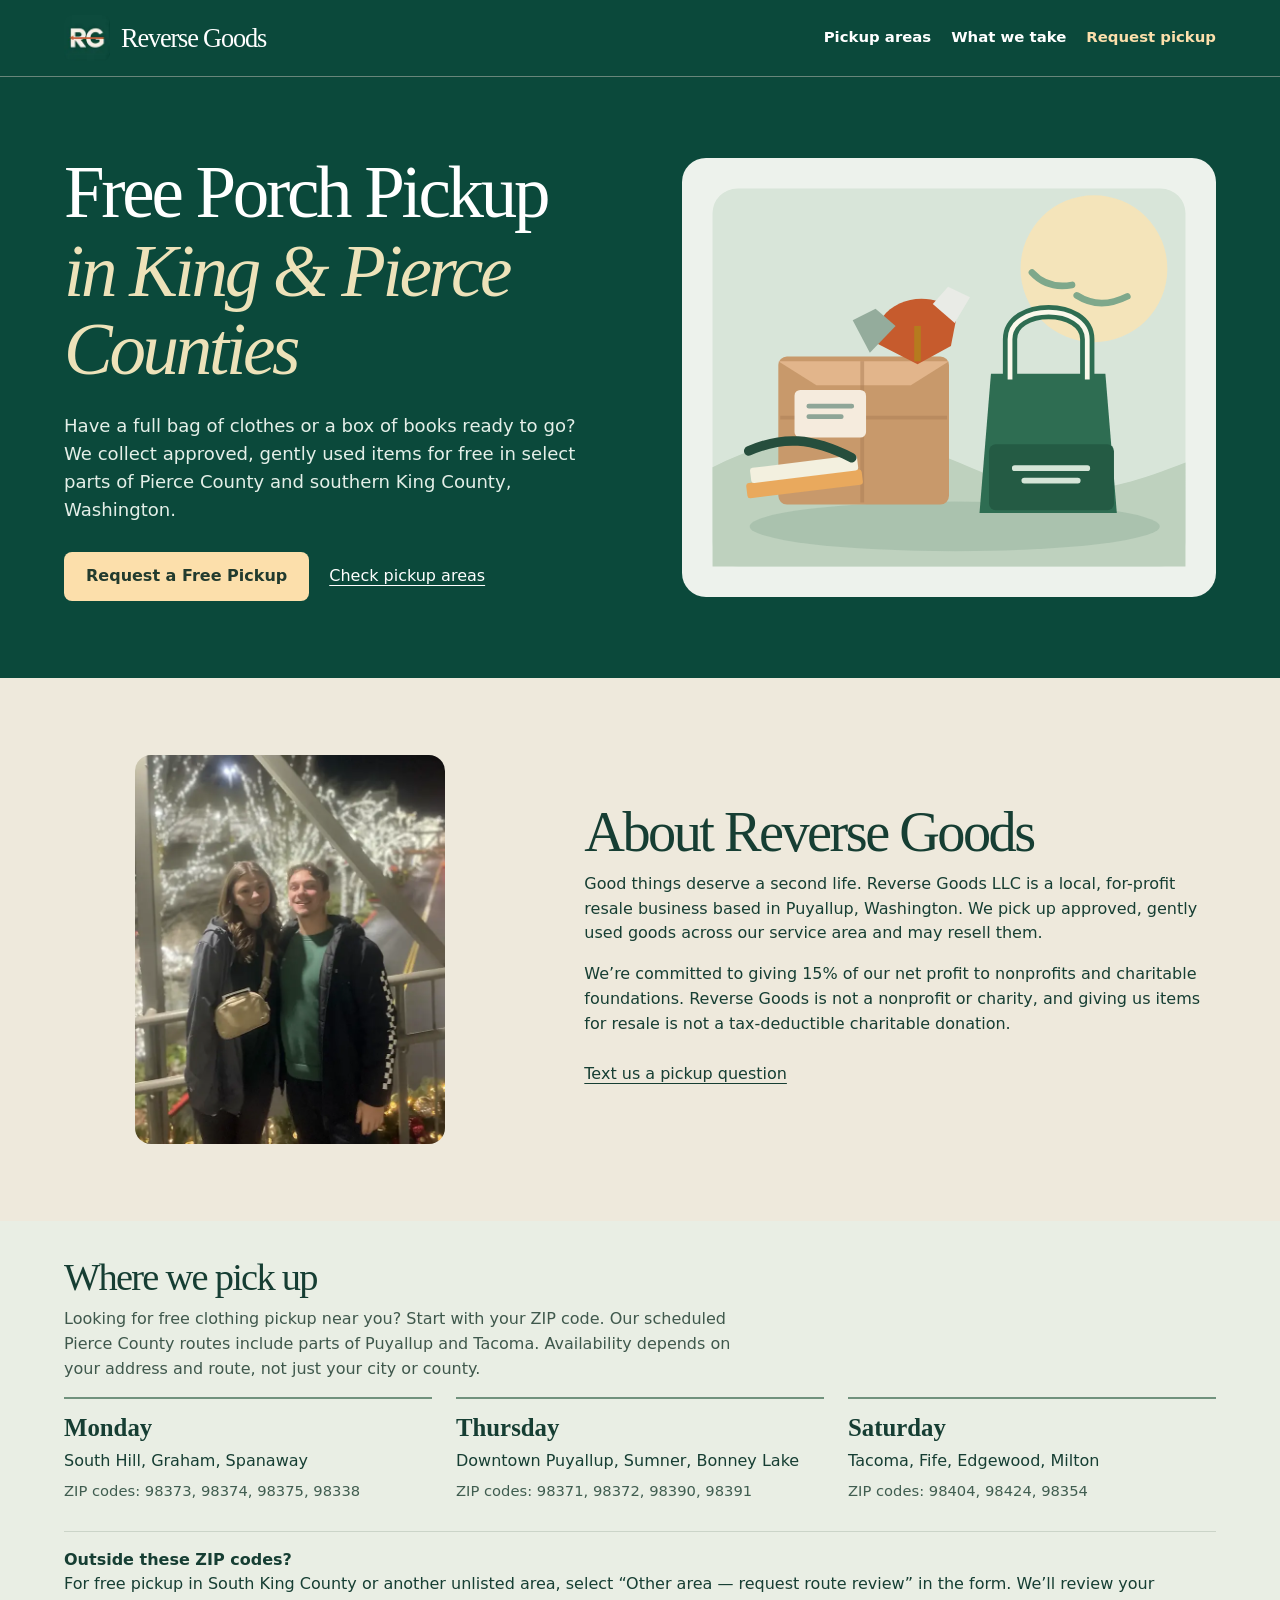
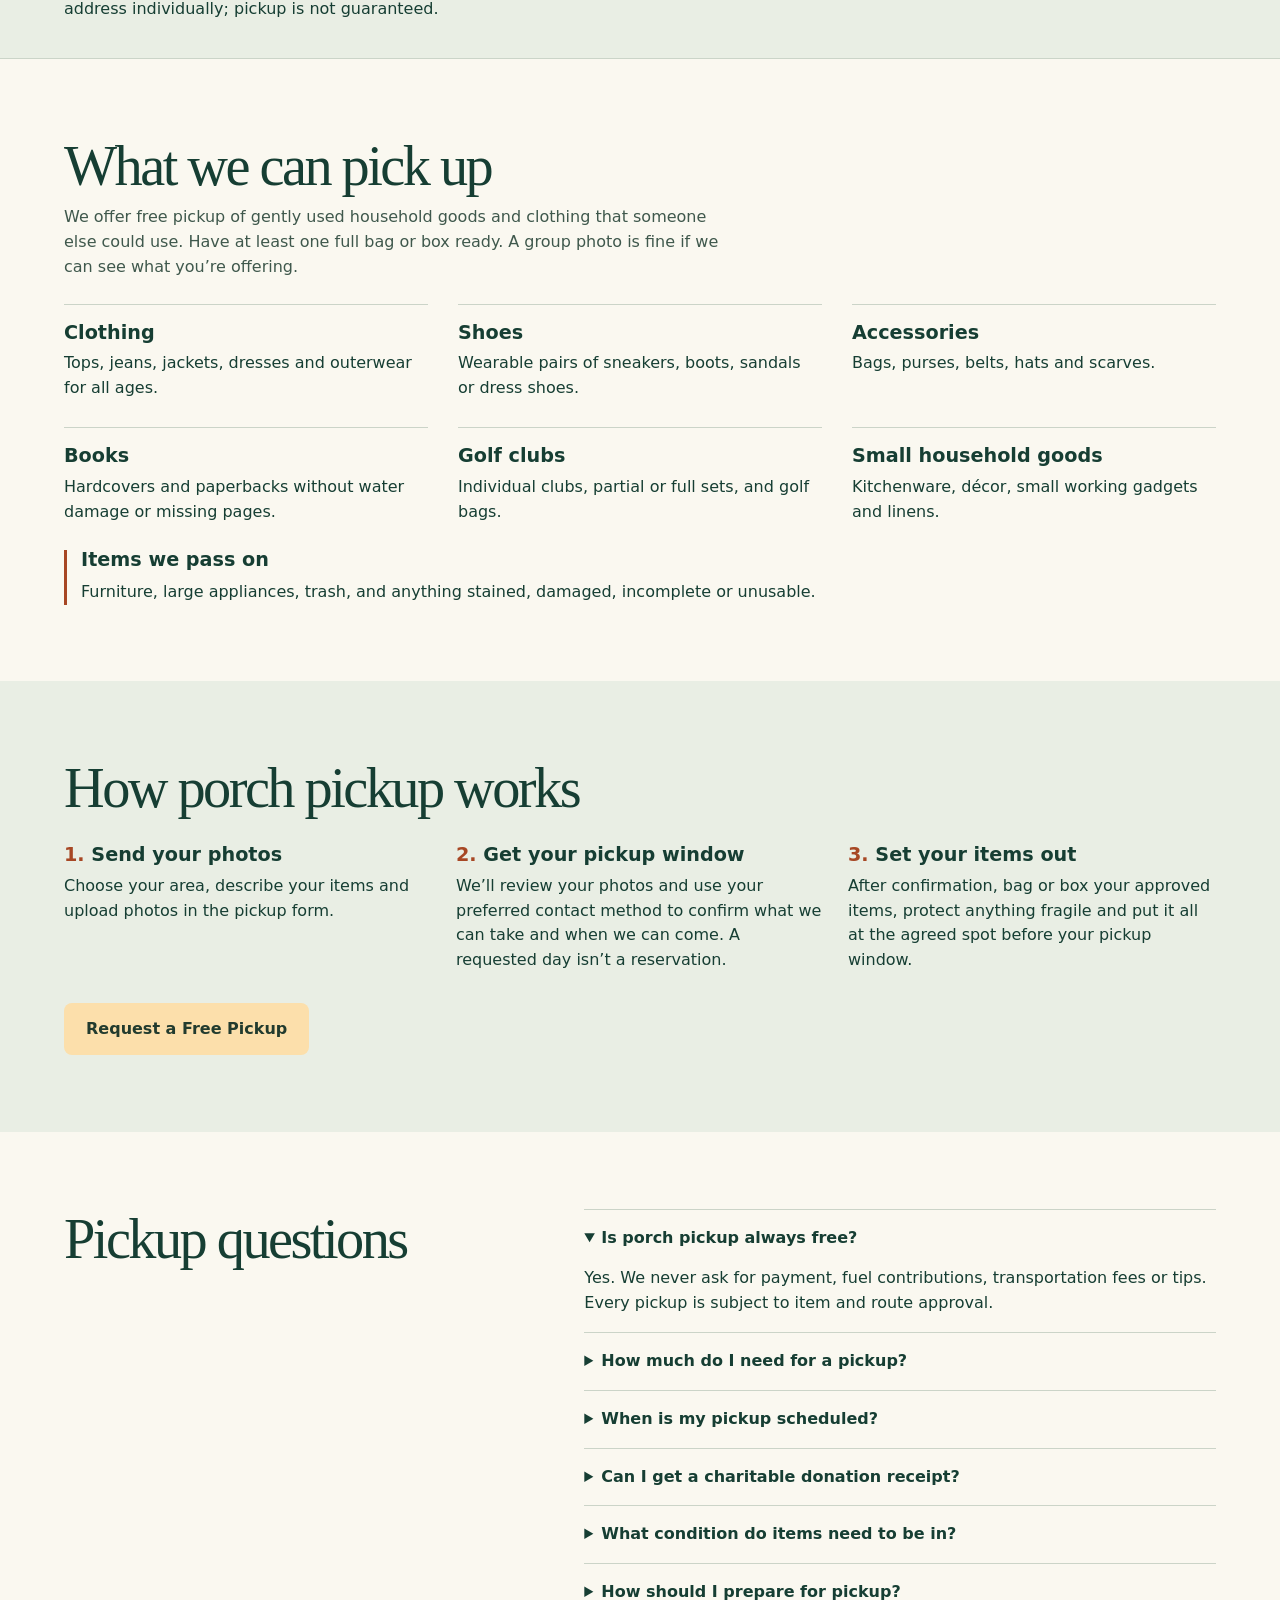
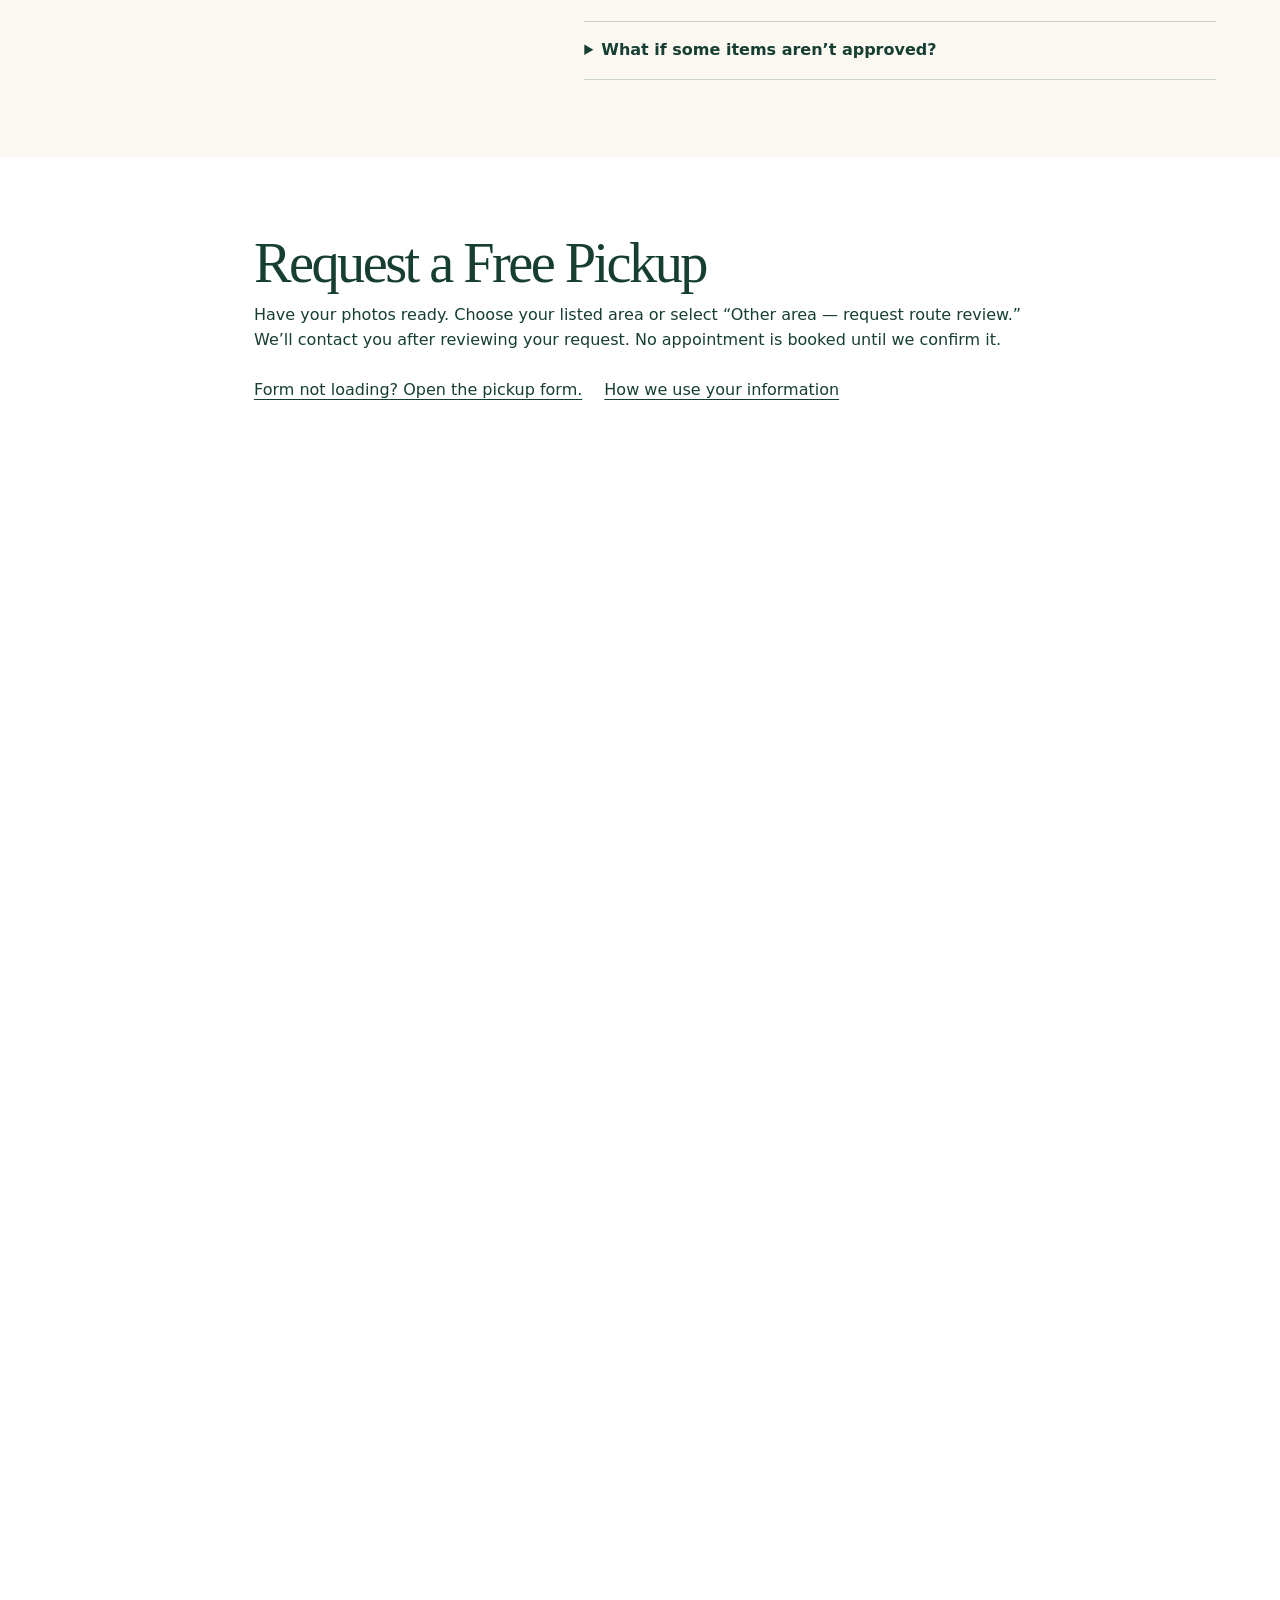
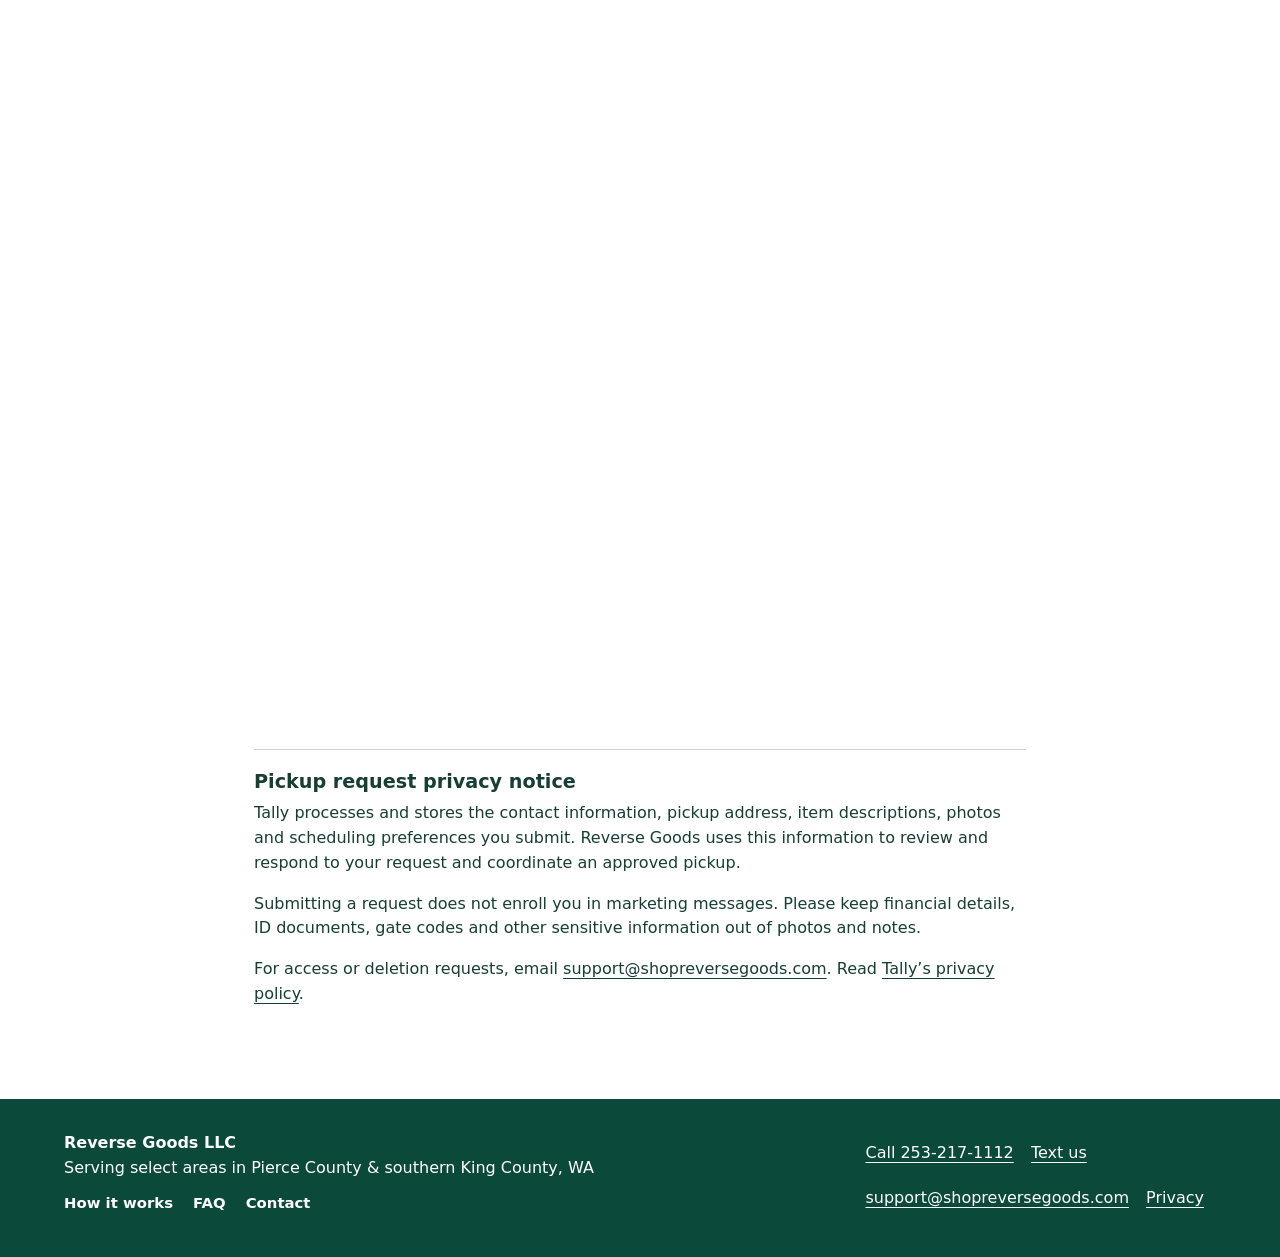
==== index.html @ 320a4a85 "Introduce Reverse Goods immediately after the pickup headline" ====
<!doctype html>
<html lang="en">
<head>
  <meta charset="utf-8">
  <meta name="viewport" content="width=device-width, initial-scale=1">
  <title>Free Porch Pickup in King &amp; Pierce Counties, WA | Reverse Goods</title>
  <meta name="description" content="Free porch pickup for approved clothing, shoes, books, golf clubs and small household goods in select Pierce and south King County areas. Request a free pickup.">
  <link rel="canonical" href="https://shopreversegoods.com/">
  <meta name="theme-color" content="#0b493b">
  <meta property="og:type" content="website">
  <meta property="og:site_name" content="Reverse Goods">
  <meta property="og:title" content="Free Porch Pickup in King &amp; Pierce Counties, WA | Reverse Goods">
  <meta property="og:description" content="Check ZIP codes and request free porch pickup of approved clothing and household goods in select Pierce and south King County areas.">
  <meta property="og:url" content="https://shopreversegoods.com/">
  <meta property="og:image" content="https://shopreversegoods.com/assets/reverse-goods-logo.jpg">
  <meta property="og:image:alt" content="Reverse Goods monogram with a copper arrow on forest green">
  <meta name="twitter:card" content="summary">
  <link rel="icon" type="image/webp" href="assets/reverse-goods-mark.webp">
  <link rel="stylesheet" href="styles.css">
  <script defer src="https://tally.so/widgets/embed.js"></script>
  <script type="application/ld+json">
    {
      "@context": "https://schema.org",
      "@type": "LocalBusiness",
      "@id": "https://shopreversegoods.com/#business",
      "name": "Reverse Goods",
      "legalName": "Reverse Goods LLC",
      "url": "https://shopreversegoods.com/",
      "logo": "https://shopreversegoods.com/assets/reverse-goods-logo.jpg",
      "telephone": "+1-253-217-1112",
      "email": "support@shopreversegoods.com",
      "description": "For-profit resale business offering free, photo-approved porch pickup of gently used goods. Pickup availability depends on ZIP code and route approval.",
      "areaServed": ["Select ZIP codes in Pierce County, Washington", "Select areas in southern King County, Washington, subject to route review"]
    }
  </script>
</head>
<body>
  <a class="skip" href="#main">Skip to main content</a>
  <header id="top">
    <div class="wrap nav">
      <a class="brand" href="#top"><img src="assets/reverse-goods-mark.webp" alt="" width="46" height="46">Reverse Goods</a>
      <nav aria-label="Main navigation">
        <a href="#routes">Pickup areas</a>
        <a href="#accept">What we take</a>
        <a href="#request">Request pickup</a>
      </nav>
    </div>
  </header>

  <main id="main" tabindex="-1">
    <section class="hero">
      <div class="wrap hero-grid">
        <div>
          <h1>Free Porch Pickup <em>in King &amp; Pierce Counties</em></h1>
          <p>Have a full bag of clothes or a box of books ready to go? We collect approved, gently used items for free in select parts of Pierce County and southern King County, Washington.</p>
          <div class="actions">
            <a href="#request" class="btn">Request a Free Pickup</a>
            <a href="#routes">Check pickup areas</a>
          </div>
        </div>
        <img class="hero-art" src="assets/pickup-illustration.svg" alt="Illustration of a bag, a box of clothing and books ready for porch pickup" width="560" height="460">
      </div>
    </section>

    <section id="about" class="about">
      <div class="wrap split">
        <img class="portrait" src="assets/reverse-goods-portrait.webp" alt="Two people standing together beneath outdoor holiday lights" width="640" height="804" loading="lazy">
        <div id="impact">
          <h2>About Reverse Goods</h2>
          <p>Good things deserve a second life. Reverse Goods LLC is a local, for-profit resale business based in Puyallup, Washington. We pick up approved, gently used goods across our service area and may resell them.</p>
          <p>We’re committed to giving 15% of our net profit to nonprofits and charitable foundations. Reverse Goods is not a nonprofit or charity, and giving us items for resale is not a tax-deductible charitable donation.</p>
          <a class="text-link" href="sms:+12532171112">Text us a pickup question</a>
        </div>
      </div>
    </section>

    <section id="routes" class="routes">
      <div class="wrap">
        <h2>Where we pick up</h2>
        <p class="intro">Looking for free clothing pickup near you? Start with your ZIP code. Our scheduled Pierce County routes include parts of Puyallup and Tacoma. Availability depends on your address and route, not just your city or county.</p>
        <div class="cols route-grid">
          <article>
            <h3>Monday</h3>
            <p>South Hill, Graham, Spanaway</p>
            <p class="zips">ZIP codes: 98373, 98374, 98375, 98338</p>
          </article>
          <article>
            <h3>Thursday</h3>
            <p>Downtown Puyallup, Sumner, Bonney Lake</p>
            <p class="zips">ZIP codes: 98371, 98372, 98390, 98391</p>
          </article>
          <article>
            <h3>Saturday</h3>
            <p>Tacoma, Fife, Edgewood, Milton</p>
            <p class="zips">ZIP codes: 98404, 98424, 98354</p>
          </article>
        </div>
        <p class="route-review"><strong>Outside these ZIP codes?</strong> For free pickup in South King County or another unlisted area, select “Other area — request route review” in the form. We’ll review your address individually; pickup is not guaranteed.</p>
      </div>
    </section>

    <section id="accept">
      <div class="wrap">
        <h2>What we can pick up</h2>
        <p class="intro">We offer free pickup of gently used household goods and clothing that someone else could use. Have at least one full bag or box ready. A group photo is fine if we can see what you’re offering.</p>
        <div class="items">
          <div><h3>Clothing</h3><p>Tops, jeans, jackets, dresses and outerwear for all ages.</p></div>
          <div><h3>Shoes</h3><p>Wearable pairs of sneakers, boots, sandals or dress shoes.</p></div>
          <div><h3>Accessories</h3><p>Bags, purses, belts, hats and scarves.</p></div>
          <div><h3>Books</h3><p>Hardcovers and paperbacks without water damage or missing pages.</p></div>
          <div><h3>Golf clubs</h3><p>Individual clubs, partial or full sets, and golf bags.</p></div>
          <div><h3>Small household goods</h3><p>Kitchenware, décor, small working gadgets and linens.</p></div>
        </div>
        <div class="note"><h3>Items we pass on</h3><p>Furniture, large appliances, trash, and anything stained, damaged, incomplete or unusable.</p></div>
      </div>
    </section>

    <section id="how" class="how">
      <div class="wrap">
        <h2>How porch pickup works</h2>
        <ol class="cols steps">
          <li><h3>Send your photos</h3><p>Choose your area, describe your items and upload photos in the pickup form.</p></li>
          <li><h3>Get your pickup window</h3><p>We’ll review your photos and use your preferred contact method to confirm what we can take and when we can come. A requested day isn’t a reservation.</p></li>
          <li><h3>Set your items out</h3><p>After confirmation, bag or box your approved items, protect anything fragile and put it all at the agreed spot before your pickup window.</p></li>
        </ol>
        <a href="#request" class="btn">Request a Free Pickup</a>
      </div>
    </section>

    <section id="faq" class="faq">
      <div class="wrap split">
        <h2>Pickup questions</h2>
        <div>
          <details open><summary>Is porch pickup always free?</summary><p>Yes. We never ask for payment, fuel contributions, transportation fees or tips. Every pickup is subject to item and route approval.</p></details>
          <details><summary>How much do I need for a pickup?</summary><p>Have at least one full bag or box of gently used items ready. A request can include several accepted categories.</p></details>
          <details><summary>When is my pickup scheduled?</summary><p>Your pickup is booked only once we confirm the approved items, date and time window with you. Please wait for confirmation before setting items outside.</p></details>
          <details><summary>Can I get a charitable donation receipt?</summary><p>No. Reverse Goods LLC is a for-profit business, not a charity. Items we collect may be resold and do not qualify as tax-deductible charitable donations.</p></details>
          <details><summary>What condition do items need to be in?</summary><p>Items must be clean, gently used, complete and usable, without significant stains, tears, odors, damage or missing components.</p></details>
          <details><summary>How should I prepare for pickup?</summary><p>Set aside only approved items. Bag or box clothing, shoes and books, protect fragile pieces and use the agreed pickup spot.</p></details>
          <details><summary>What if some items aren’t approved?</summary><p>We’ll let you know what we can take. We may leave behind items that don’t match the photos or aren’t in suitable condition.</p></details>
        </div>
      </div>
    </section>

    <section id="request" class="request" tabindex="-1">
      <div class="wrap">
        <h2>Request a Free Pickup</h2>
        <p>Have your photos ready. Choose your listed area or select “Other area — request route review.” We’ll contact you after reviewing your request. No appointment is booked until we confirm it.</p>
        <p class="form-links"><a href="https://tally.so/r/RWx4Xv">Form not loading? Open the pickup form.</a> <a href="#privacy">How we use your information</a></p>
        <iframe id="pickupForm" title="Reverse Goods free pickup request" height="1900" loading="lazy" allow="camera; microphone; fullscreen" src="https://tally.so/embed/RWx4Xv?alignLeft=1&amp;hideTitle=1&amp;transparentBackground=1&amp;dynamicHeight=1"></iframe>
        <section id="privacy" class="privacy">
          <h3>Pickup request privacy notice</h3>
          <p>Tally processes and stores the contact information, pickup address, item descriptions, photos and scheduling preferences you submit. Reverse Goods uses this information to review and respond to your request and coordinate an approved pickup.</p>
          <p>Submitting a request does not enroll you in marketing messages. Please keep financial details, ID documents, gate codes and other sensitive information out of photos and notes.</p>
          <p>For access or deletion requests, email <a href="mailto:support@shopreversegoods.com">support@shopreversegoods.com</a>. Read <a href="https://tally.so/help/privacy-policy">Tally’s privacy policy</a>.</p>
        </section>
      </div>
    </section>
  </main>

  <footer id="contact">
    <div class="wrap foot">
      <div><strong>Reverse Goods LLC</strong><br>Serving select areas in Pierce County &amp; southern King County, WA
        <nav aria-label="Footer navigation">
          <a href="#how">How it works</a>
          <a href="#faq">FAQ</a>
          <a href="#contact">Contact</a>
        </nav>
      </div>
      <address>
        <a href="tel:+12532171112">Call 253-217-1112</a>
        <a href="sms:+12532171112">Text us</a><br>
        <a href="mailto:support@shopreversegoods.com">support@shopreversegoods.com</a>
        <a href="#privacy">Privacy</a>
      </address>
    </div>
  </footer>
</body>
</html>
---- styles.css ----
:root {
  --ink: #163e33;
  --green: #0b493b;
  --paper: #faf8f0;
  --sage: #e9eee4;
  --rule: #cbd4c8;
  --rust: #a74724;
  --honey: #fcdfab;
  --space: clamp(20px, 5vw, 76px);
}

* { box-sizing: border-box; }
html { scroll-padding-top: 16px; }
body { margin: 0; color: var(--ink); background: var(--paper); font: 1rem/1.55 'Avenir Next', system-ui, sans-serif; }
a { color: inherit; text-underline-offset: 4px; }
p { margin: .55em 0 1em; }
h1, h2, h3 { margin: 0; line-height: 1.08; }
h1, h2, .brand { font-family: Georgia, serif; font-weight: 500; letter-spacing: -.045em; }
h1 { font-size: clamp(2.6rem, 5.7vw, 5.4rem); max-width: 15ch; }
h1 em { display: block; color: #ede2b9; font-weight: 400; }
h2 { font-size: clamp(2.3rem, 4.4vw, 4.2rem); }
h3 { font-size: 1.2rem; }
.wrap { max-width: 1340px; margin-inline: auto; padding-inline: var(--space); }
section > .wrap { padding-block: clamp(40px, 6vw, 78px); }

header, footer, .hero { background: var(--green); color: #fff; }
.nav { display: flex; align-items: center; justify-content: space-between; gap: 8px 24px; padding-block: 15px; border-bottom: 1px solid #68867a; }
.brand { display: inline-flex; align-items: center; gap: 11px; font-size: 1.65rem; text-decoration: none; white-space: nowrap; }
.brand img { border-radius: 8px; }
nav, .actions { display: flex; align-items: center; flex-wrap: wrap; gap: 0 20px; }
nav a { display: inline-flex; align-items: center; min-height: 44px; text-decoration: none; font-weight: 600; font-size: .93rem; }
nav a:hover { text-decoration: underline; }
.nav nav a:last-child { color: var(--honey); }
.hero .hero-grid { display: grid; grid-template-columns: minmax(0, 1.05fr) minmax(0, 1fr); gap: 5%; align-items: center; padding-block: clamp(40px, 6vw, 86px); }
.hero p { font-size: 1.13rem; max-width: 47ch; color: #e4efe8; margin: 22px 0 28px; }
.hero-art { width: 100%; height: auto; display: block; border-radius: 24px; }
.actions { gap: 6px 20px; }
.actions a, .text-link { display: inline-flex; align-items: center; min-height: 44px; }
.btn { display: inline-flex; align-items: center; min-height: 52px; padding: 12px 22px; border-radius: 8px; background: var(--honey); color: #223b2e; text-decoration: none; font-weight: 750; }
.btn:hover { background: #f7d49a; }

.routes, .how { background: var(--sage); }
.routes { border-bottom: 1px solid var(--rule); }
.routes .wrap { padding-block: 36px; }
.routes h2 { font-size: clamp(2rem, 3vw, 3rem); }
.intro { max-width: 66ch; color: #3f584c; }
.cols { display: grid; grid-template-columns: repeat(3, minmax(0, 1fr)); gap: 24px; }
.route-grid article { border-top: 2px solid #71927d; padding-top: 16px; }
.route-grid h3 { font-family: Georgia, serif; font-size: 1.55rem; }
.route-grid p { margin: .4em 0; }
.zips { font-size: .92rem; color: #405d50; }
.route-review { margin: 22px 0 0; padding-top: 16px; border-top: 1px solid var(--rule); }
.route-review strong { display: block; }
.items { display: grid; grid-template-columns: repeat(3, minmax(0, 1fr)); gap: 0 30px; margin-top: 24px; }
.items div { border-top: 1px solid var(--rule); padding: 18px 0; }
.items p, .steps p { margin: .5em 0; }
.note { border-left: 3px solid var(--rust); padding-left: 14px; }
.note p { margin-bottom: 0; }
.steps { margin: 26px 0 22px; padding: 0; list-style: none; counter-reset: step; }
.steps li { counter-increment: step; }
.steps h3::before { content: counter(step) '. '; color: var(--rust); }

.split { display: grid; grid-template-columns: minmax(0, 1fr) minmax(0, 1.4fr); gap: 6%; align-items: start; }
.about { background: #eee9dc; }
.about .split { align-items: center; }
.portrait { width: min(100%, 310px); height: auto; border-radius: 16px; display: block; margin: auto; }
.faq details { border-top: 1px solid var(--rule); }
.faq details:last-child { border-bottom: 1px solid var(--rule); }
summary { padding-block: 16px; cursor: pointer; font-weight: 700; }
.faq details p { margin: 0 0 16px; }
.request { background: #fff; }
.request .wrap { max-width: 900px; }
.form-links { display: flex; flex-wrap: wrap; gap: 0 22px; margin: 0 0 12px; }
.form-links a { display: inline-flex; align-items: center; min-height: 44px; }
iframe { display: block; width: 100%; border: 0; }
.privacy { padding-top: 22px; border-top: 1px solid var(--rule); margin-top: 24px; }
.foot { display: flex; justify-content: space-between; gap: 20px 26px; flex-wrap: wrap; padding-block: 32px; }
.foot address { font-style: normal; overflow-wrap: anywhere; }
.foot address a { display: inline-block; padding-block: 10px; margin-right: 12px; }
.skip { position: absolute; top: 12px; left: 12px; z-index: 2; padding: 10px 14px; background: white; }
.skip:not(:focus) { clip-path: inset(50%); width: 1px; height: 1px; overflow: hidden; padding: 0; }
:focus-visible { outline: 3px solid #b24f29; outline-offset: 4px; }
header :focus-visible, footer :focus-visible, .hero :focus-visible { outline-color: var(--honey); }

@media (max-width: 860px) {
  .nav { flex-wrap: wrap; }
}

@media (max-width: 760px) {
  .nav { align-items: flex-start; }
  nav { column-gap: 16px; }
  .brand { font-size: 1.45rem; }
  .hero .hero-grid, .split { grid-template-columns: minmax(0, 1fr); gap: 26px; }
  .hero h1 { font-size: clamp(2.6rem, 8.5vw, 4.3rem); }
  .hero p { font-size: 1.05rem; }
  .hero-art { max-width: 380px; }
  .cols { grid-template-columns: minmax(0, 1fr); gap: 18px; }
  .route-grid article { padding-top: 12px; }
  .items { grid-template-columns: repeat(2, minmax(0, 1fr)); gap: 0 18px; }
  .about .split { display: flex; flex-direction: column-reverse; align-items: flex-start; }
  .portrait { max-width: 240px; margin: 0; }
}

@media (max-width: 420px) {
  .nav nav { width: 100%; column-gap: 12px; }
  .items { grid-template-columns: minmax(0, 1fr); }
}
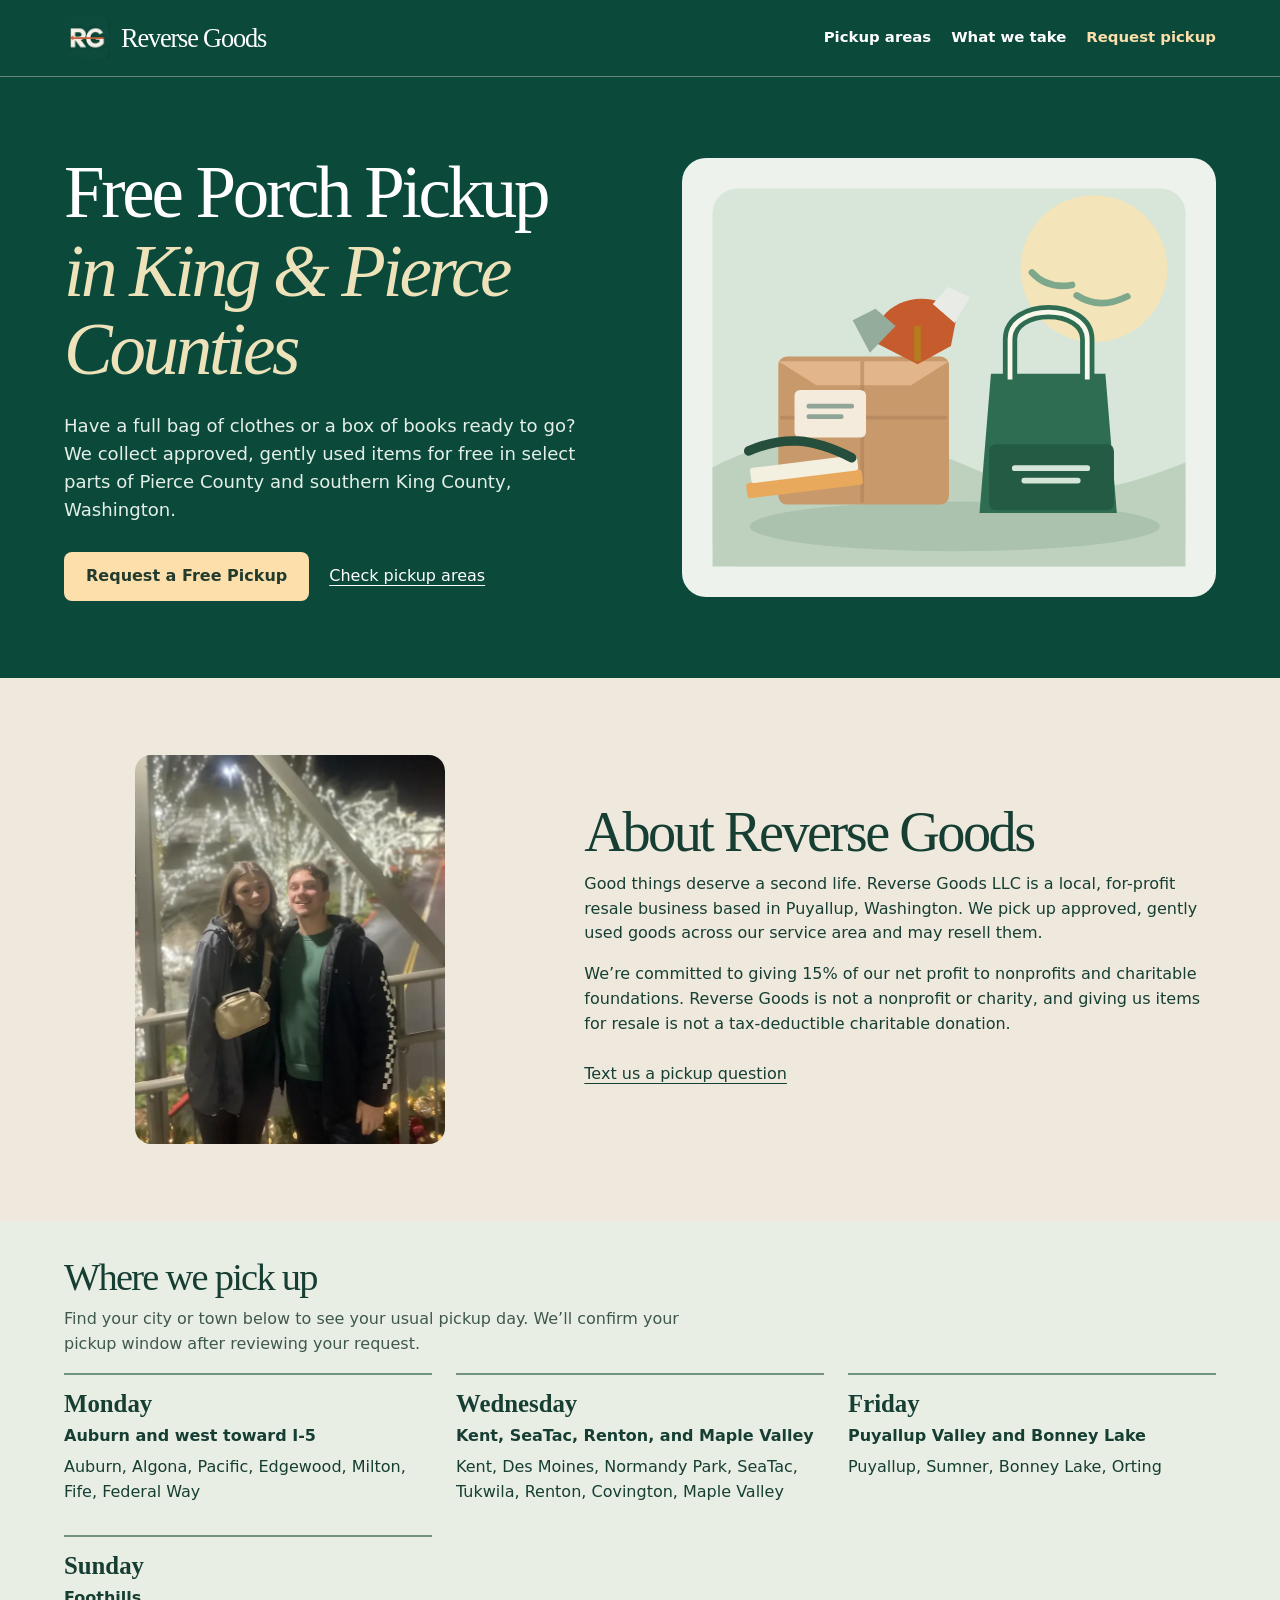
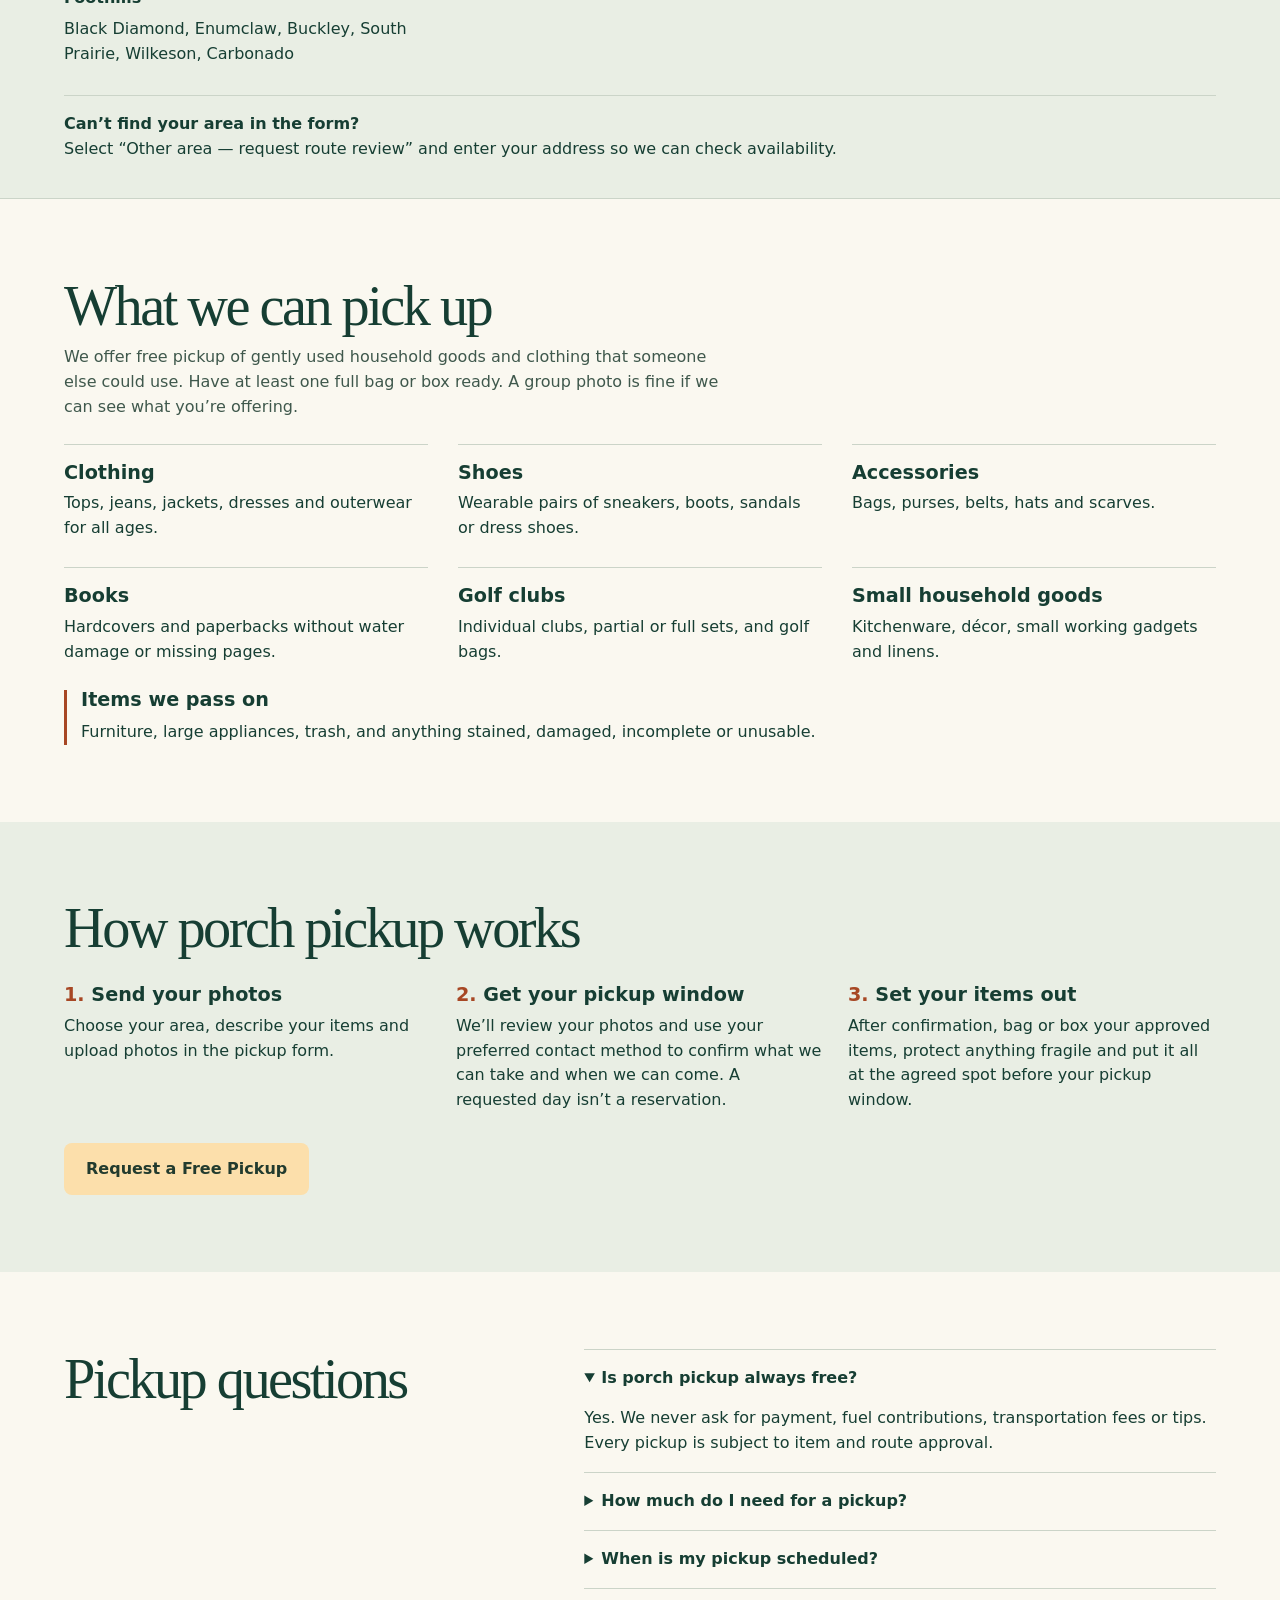
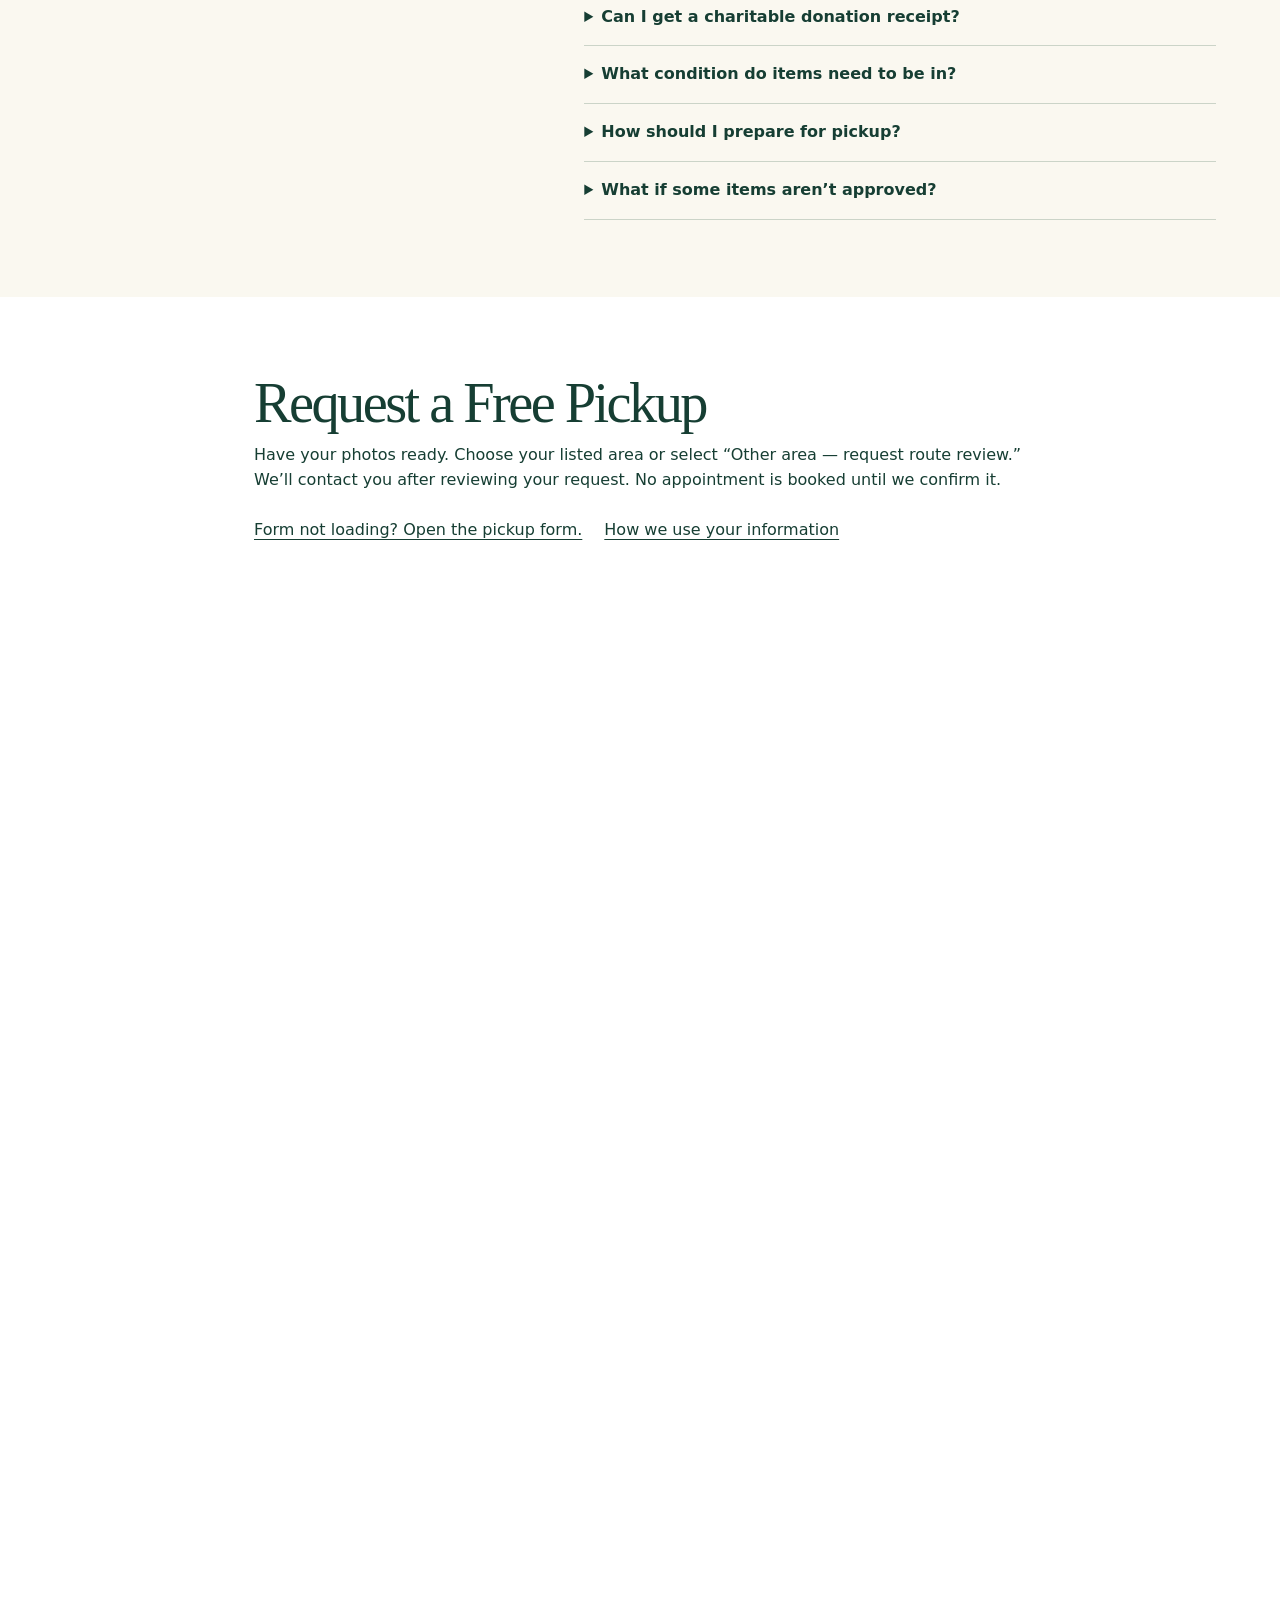
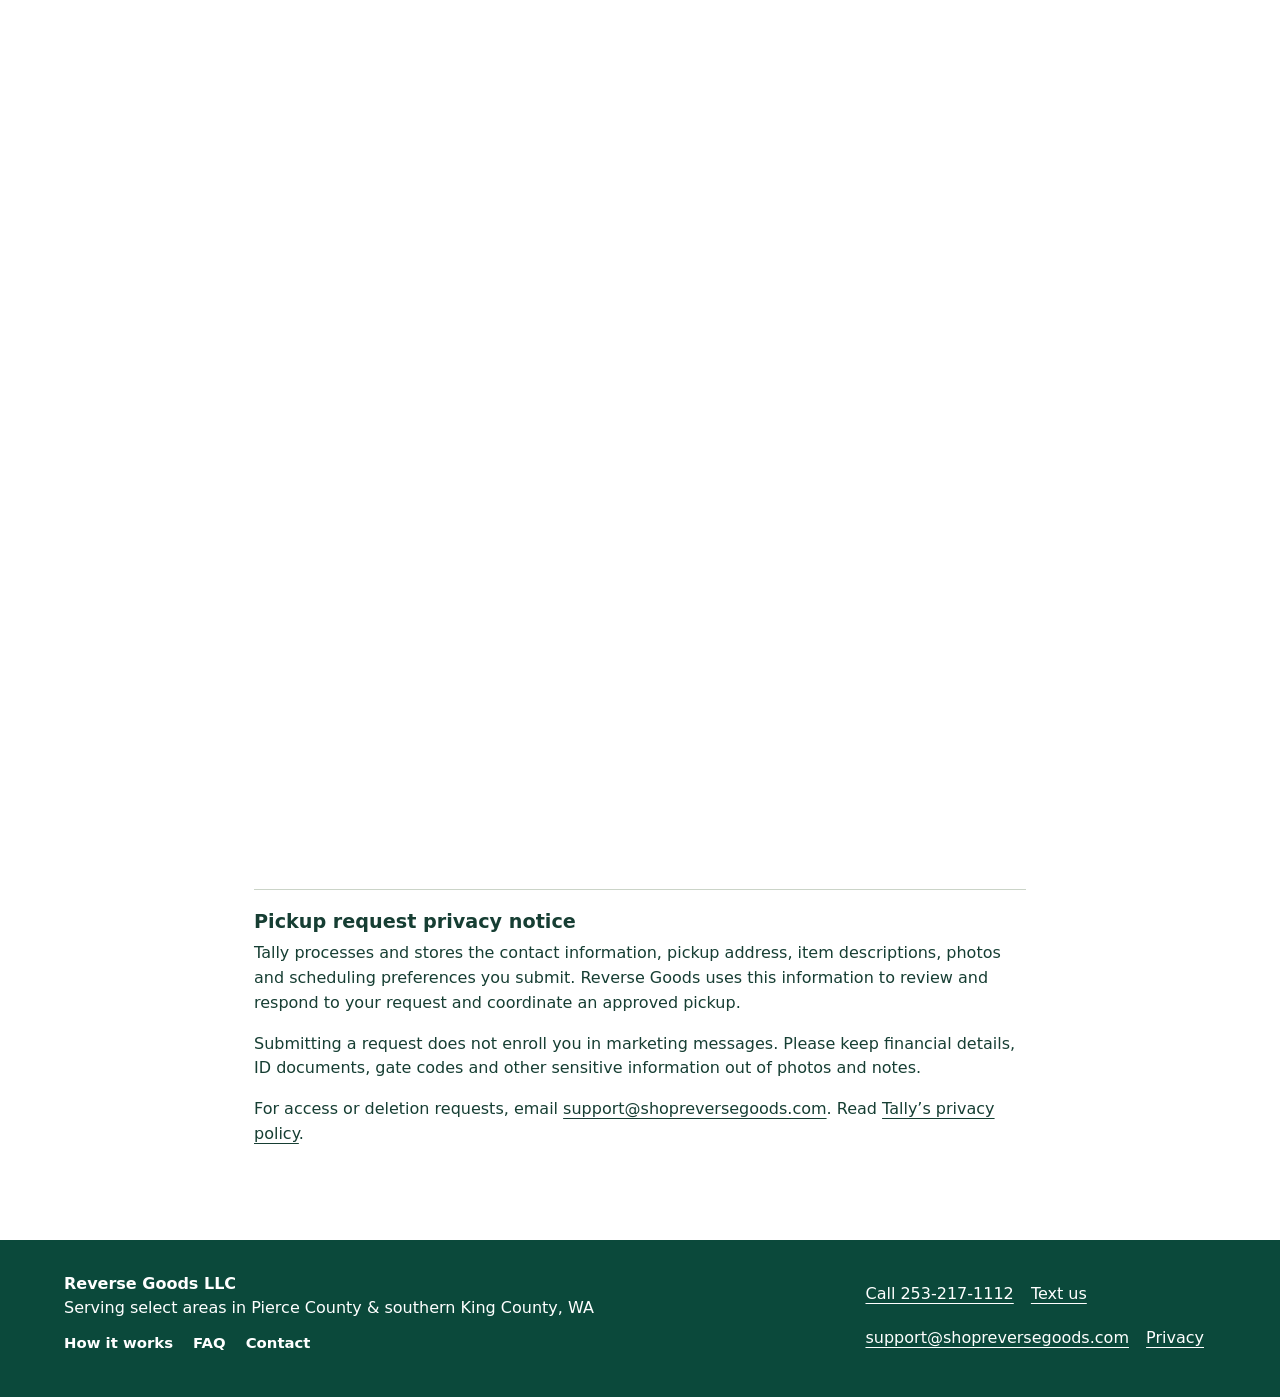
==== commit c25f000a: "Update pickup routes to Monday, Wednesday, Friday and Sunday" ====
--- a/index.html
+++ b/index.html
@@ -77,25 +77,30 @@
     <section id="routes" class="routes">
       <div class="wrap">
         <h2>Where we pick up</h2>
-        <p class="intro">Looking for free clothing pickup near you? Start with your ZIP code. Our scheduled Pierce County routes include parts of Puyallup and Tacoma. Availability depends on your address and route, not just your city or county.</p>
+        <p class="intro">Find your city or town below to see your usual pickup day. We’ll confirm your pickup window after reviewing your request.</p>
         <div class="cols route-grid">
           <article>
             <h3>Monday</h3>
-            <p>South Hill, Graham, Spanaway</p>
-            <p class="zips">ZIP codes: 98373, 98374, 98375, 98338</p>
+            <p><strong>Auburn and west toward I-5</strong></p>
+            <p>Auburn, Algona, Pacific, Edgewood, Milton, Fife, Federal Way</p>
           </article>
           <article>
-            <h3>Thursday</h3>
-            <p>Downtown Puyallup, Sumner, Bonney Lake</p>
-            <p class="zips">ZIP codes: 98371, 98372, 98390, 98391</p>
+            <h3>Wednesday</h3>
+            <p><strong>Kent, SeaTac, Renton, and Maple Valley</strong></p>
+            <p>Kent, Des Moines, Normandy Park, SeaTac, Tukwila, Renton, Covington, Maple Valley</p>
           </article>
           <article>
-            <h3>Saturday</h3>
-            <p>Tacoma, Fife, Edgewood, Milton</p>
-            <p class="zips">ZIP codes: 98404, 98424, 98354</p>
+            <h3>Friday</h3>
+            <p><strong>Puyallup Valley and Bonney Lake</strong></p>
+            <p>Puyallup, Sumner, Bonney Lake, Orting</p>
+          </article>
+          <article>
+            <h3>Sunday</h3>
+            <p><strong>Foothills</strong></p>
+            <p>Black Diamond, Enumclaw, Buckley, South Prairie, Wilkeson, Carbonado</p>
           </article>
         </div>
-        <p class="route-review"><strong>Outside these ZIP codes?</strong> For free pickup in South King County or another unlisted area, select “Other area — request route review” in the form. We’ll review your address individually; pickup is not guaranteed.</p>
+        <p class="route-review"><strong>Can’t find your area in the form?</strong> Select “Other area — request route review” and enter your address so we can check availability.</p>
       </div>
     </section>
 
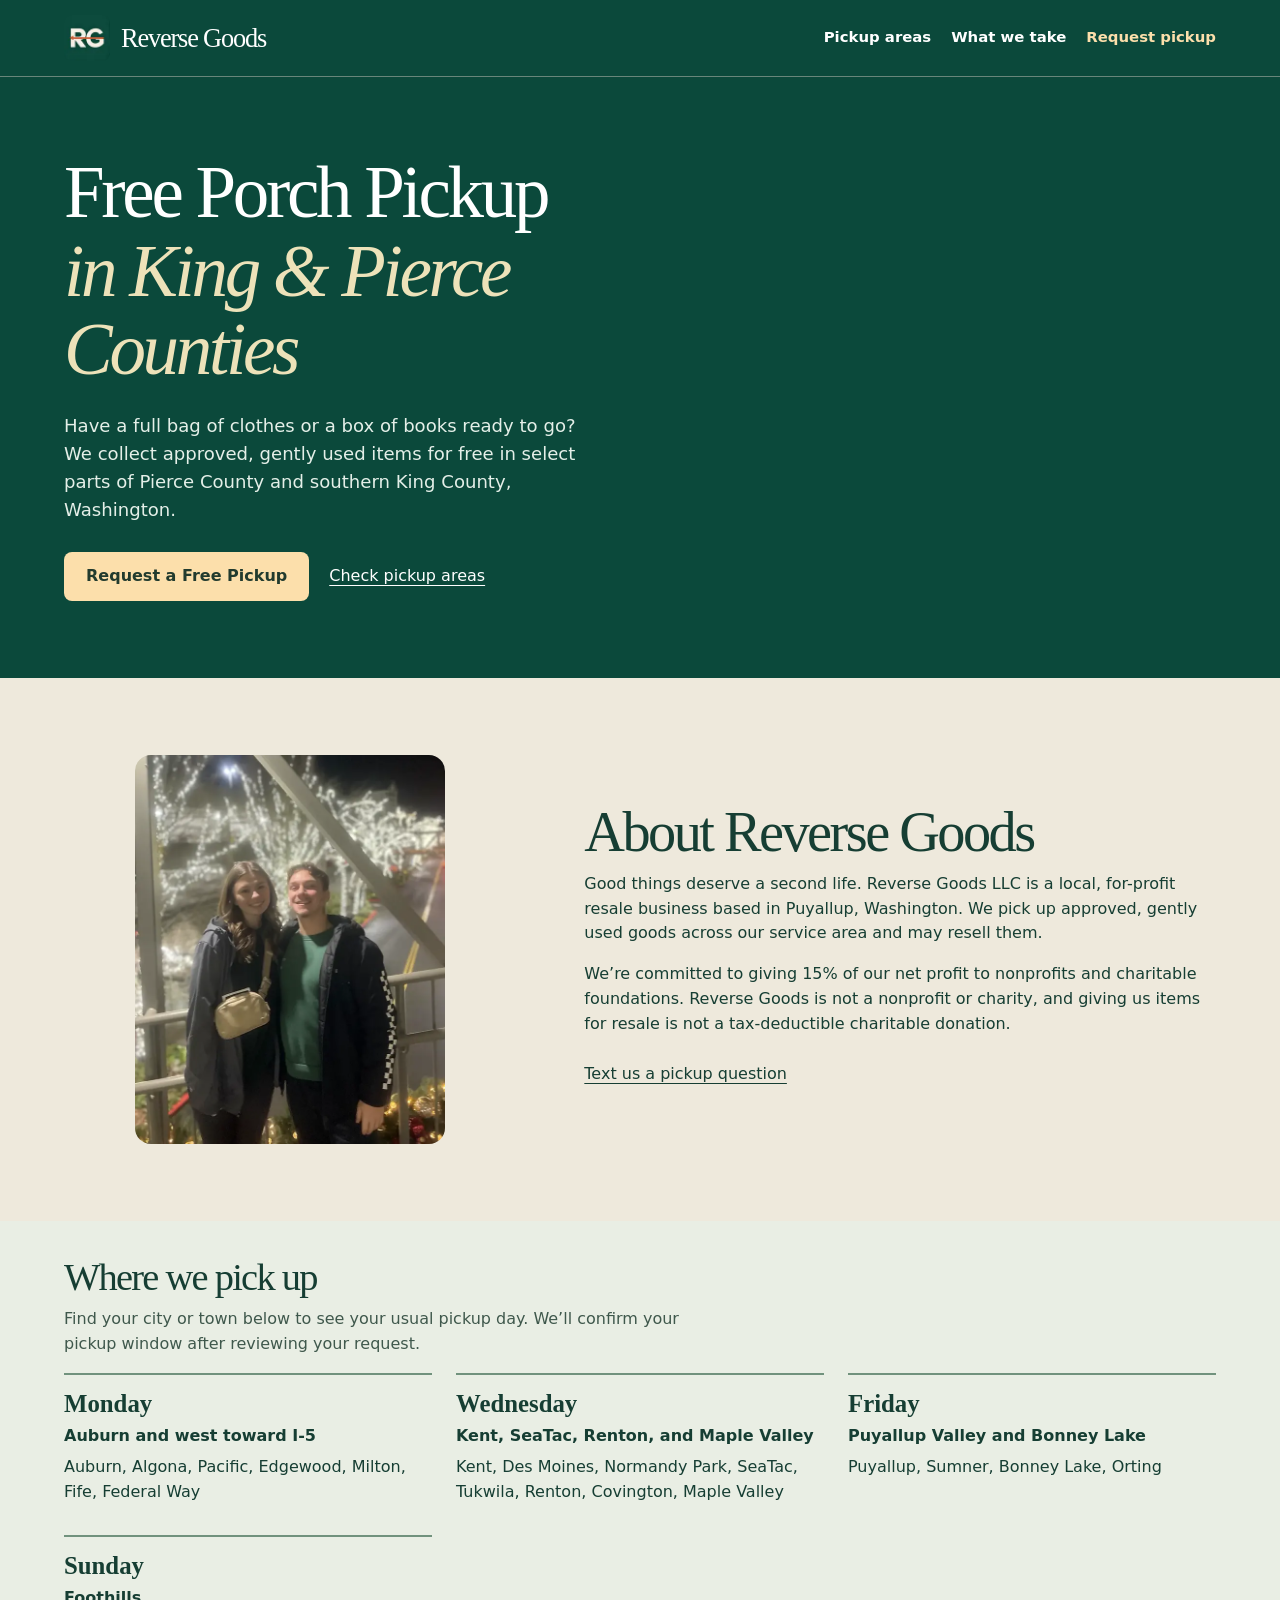
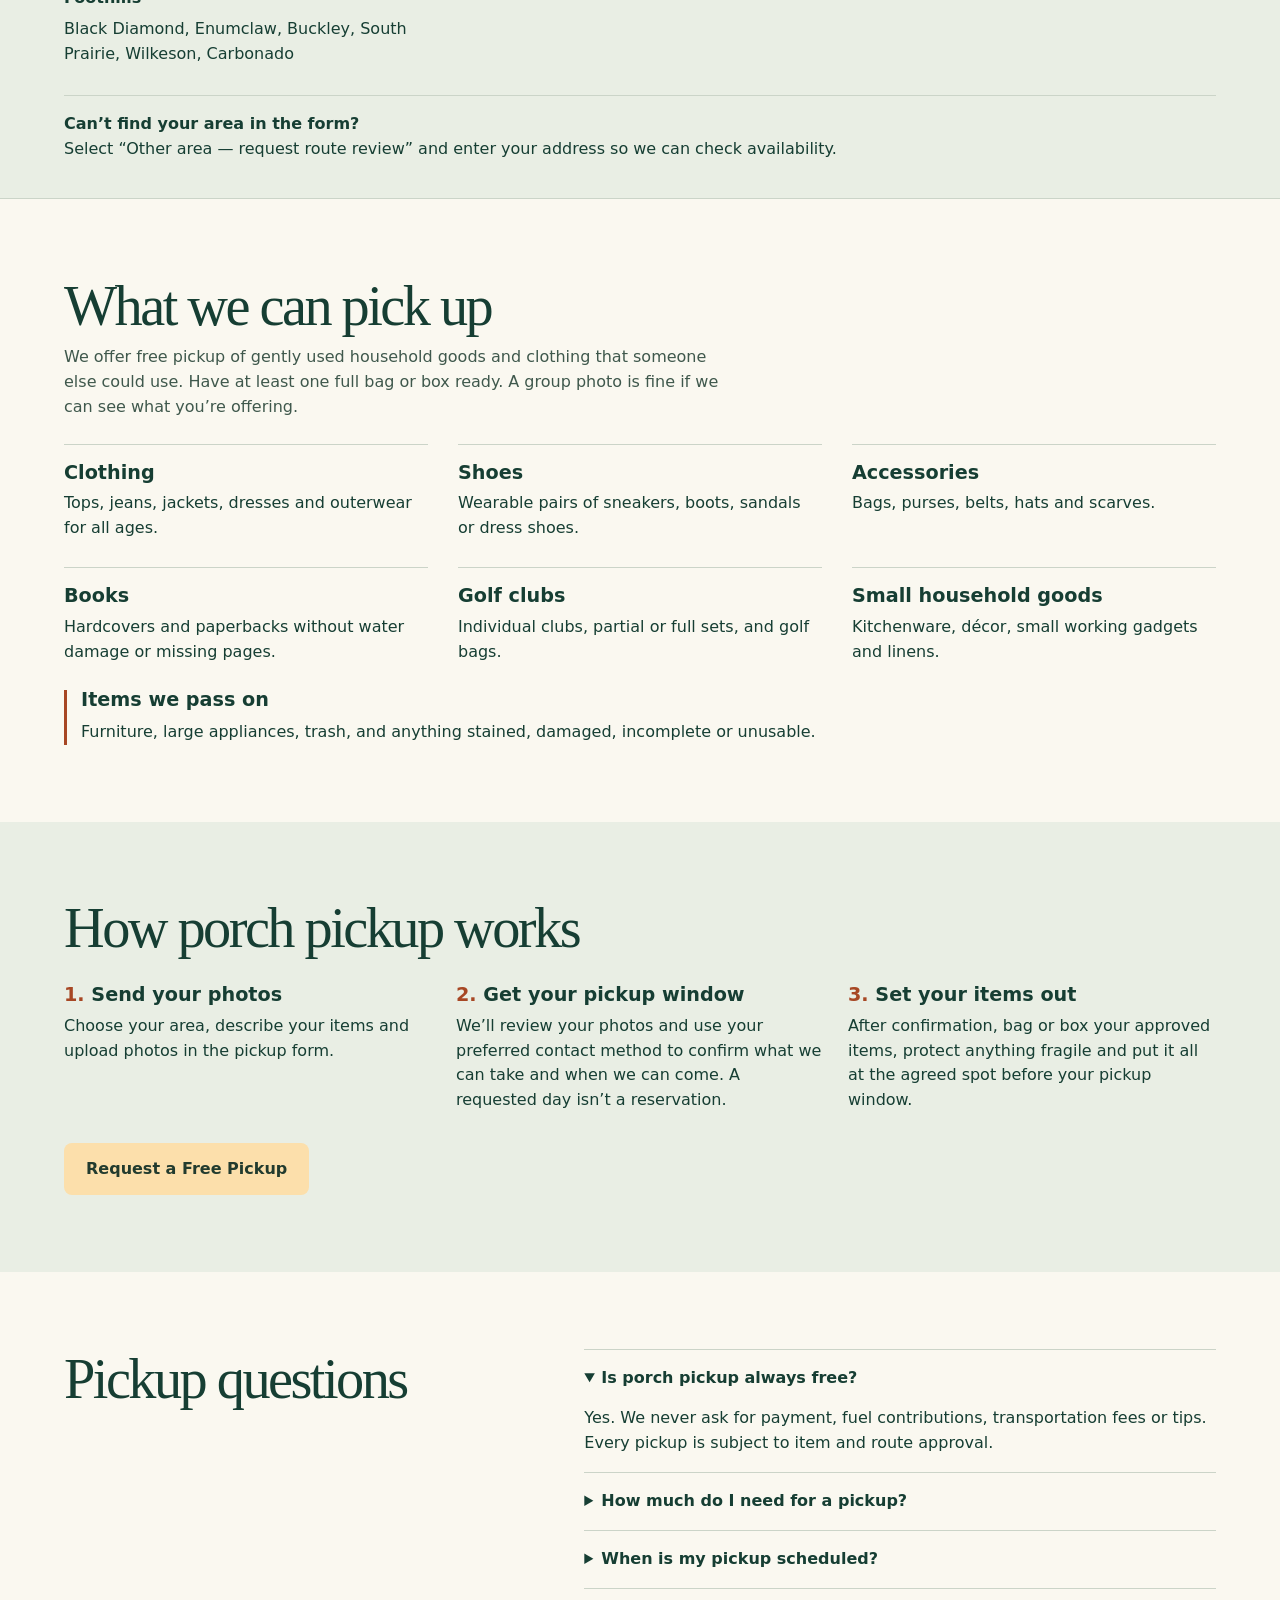
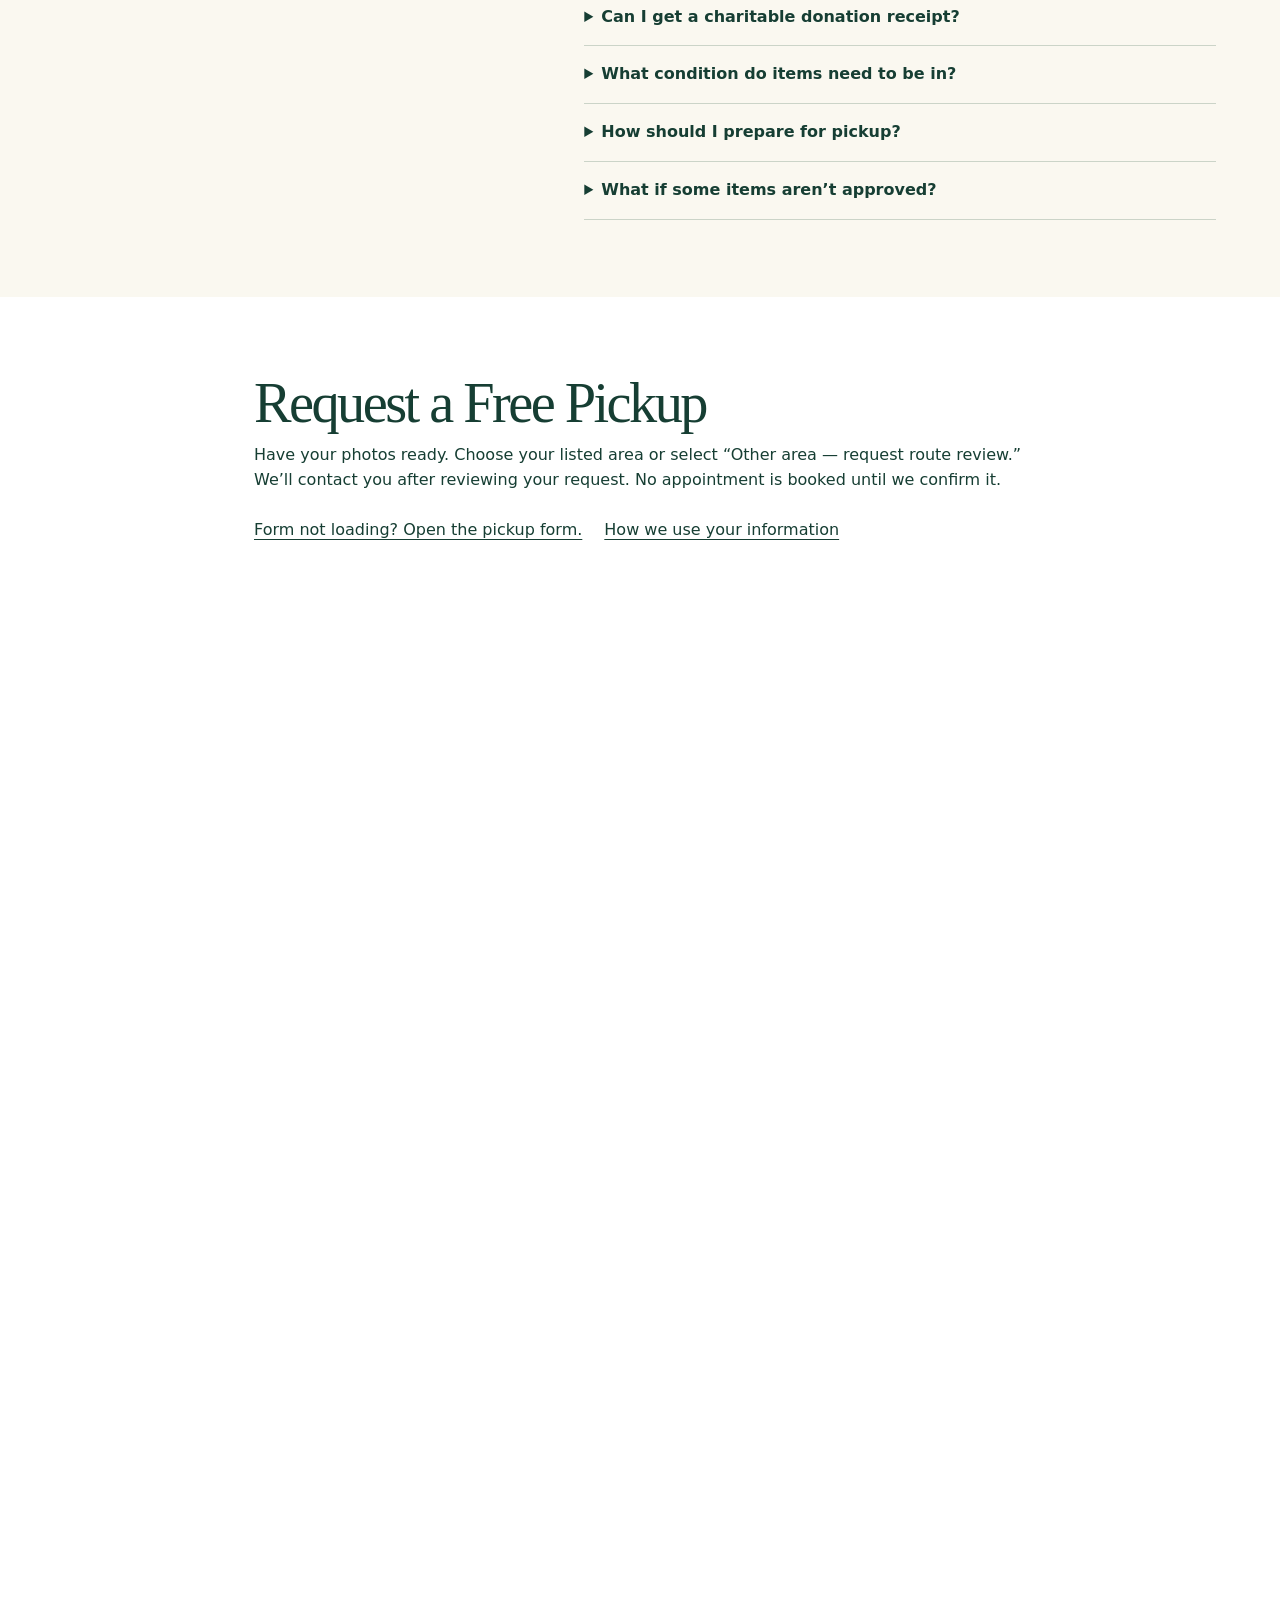
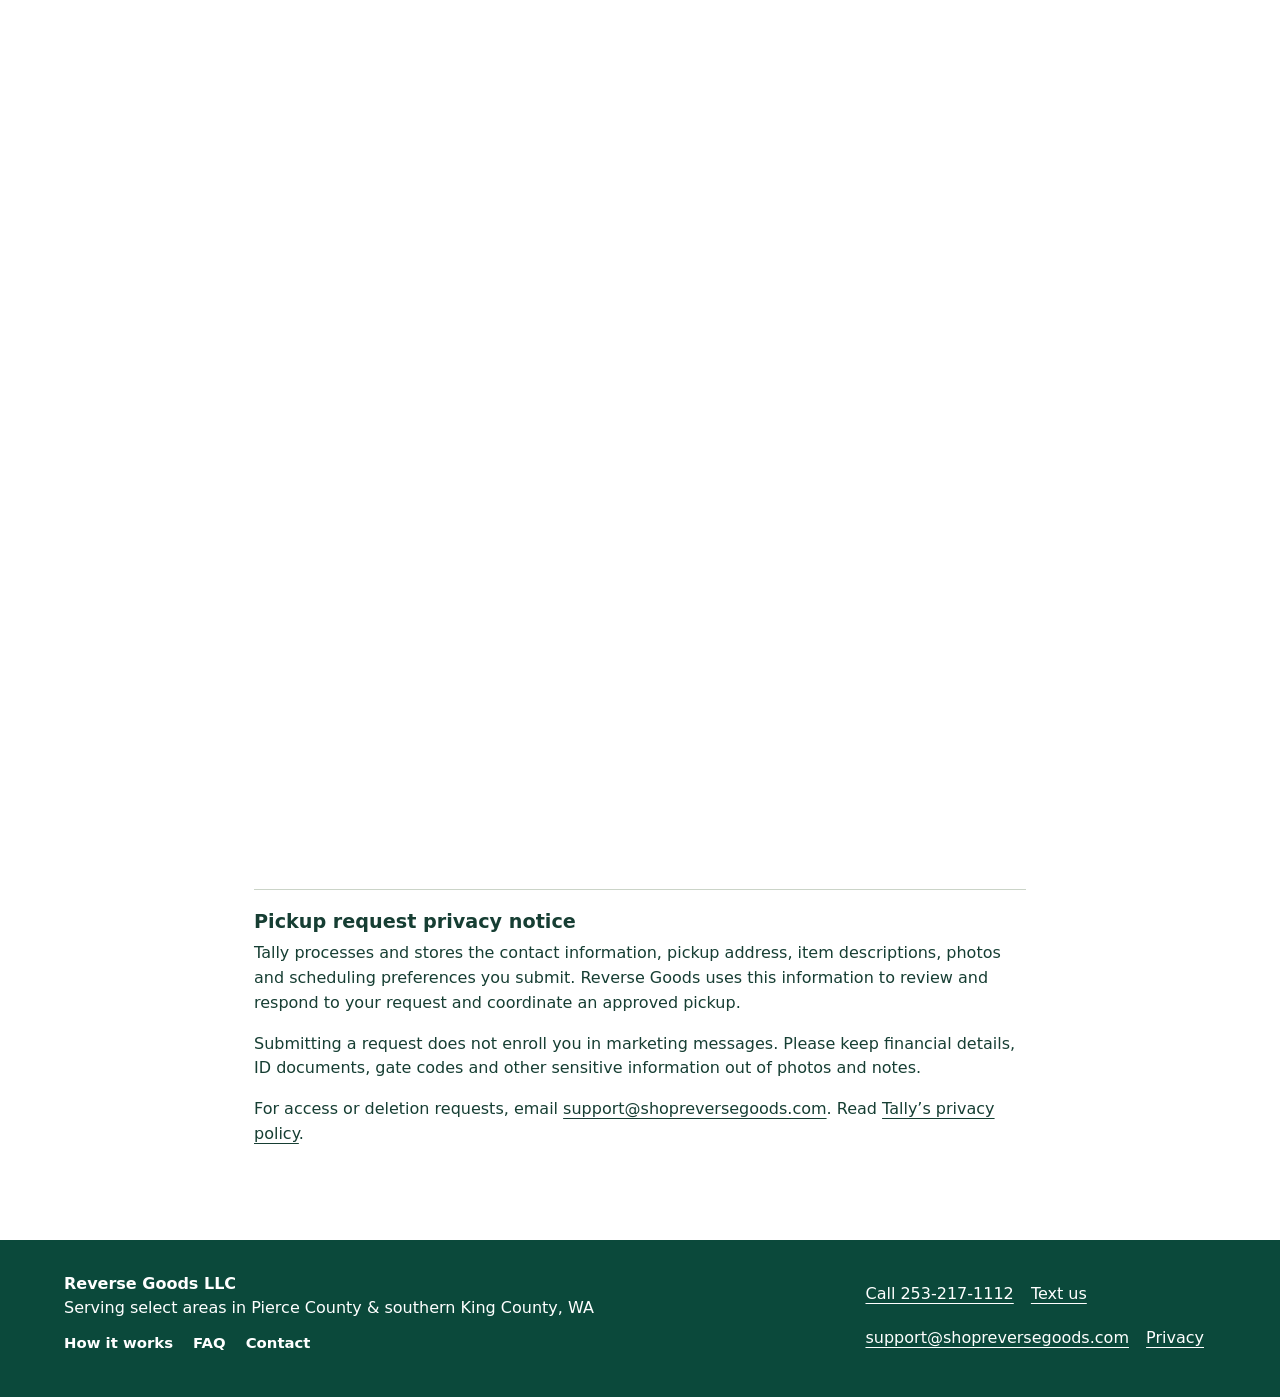
==== commit 6b7ba0e4: "Remove bag-and-box illustration from the live homepage" ====
--- a/index.html
+++ b/index.html
@@ -49,7 +49,7 @@
 
   <main id="main" tabindex="-1">
     <section class="hero">
-      <div class="wrap hero-grid">
+      <div class="wrap hero-content">
         <div>
           <h1>Free Porch Pickup <em>in King &amp; Pierce Counties</em></h1>
           <p>Have a full bag of clothes or a box of books ready to go? We collect approved, gently used items for free in select parts of Pierce County and southern King County, Washington.</p>
@@ -58,7 +58,6 @@
             <a href="#routes">Check pickup areas</a>
           </div>
         </div>
-        <img class="hero-art" src="assets/pickup-illustration.svg" alt="Illustration of a bag, a box of clothing and books ready for porch pickup" width="560" height="460">
       </div>
     </section>
 
--- a/styles.css
+++ b/styles.css
@@ -31,9 +31,9 @@
 nav a { display: inline-flex; align-items: center; min-height: 44px; text-decoration: none; font-weight: 600; font-size: .93rem; }
 nav a:hover { text-decoration: underline; }
 .nav nav a:last-child { color: var(--honey); }
-.hero .hero-grid { display: grid; grid-template-columns: minmax(0, 1.05fr) minmax(0, 1fr); gap: 5%; align-items: center; padding-block: clamp(40px, 6vw, 86px); }
+.hero-content { padding-block: clamp(40px, 6vw, 86px); }
 .hero p { font-size: 1.13rem; max-width: 47ch; color: #e4efe8; margin: 22px 0 28px; }
-.hero-art { width: 100%; height: auto; display: block; border-radius: 24px; }
+
 .actions { gap: 6px 20px; }
 .actions a, .text-link { display: inline-flex; align-items: center; min-height: 44px; }
 .btn { display: inline-flex; align-items: center; min-height: 52px; padding: 12px 22px; border-radius: 8px; background: var(--honey); color: #223b2e; text-decoration: none; font-weight: 750; }
@@ -90,10 +90,10 @@
   .nav { align-items: flex-start; }
   nav { column-gap: 16px; }
   .brand { font-size: 1.45rem; }
-  .hero .hero-grid, .split { grid-template-columns: minmax(0, 1fr); gap: 26px; }
+  .split { grid-template-columns: minmax(0, 1fr); gap: 26px; }
   .hero h1 { font-size: clamp(2.6rem, 8.5vw, 4.3rem); }
   .hero p { font-size: 1.05rem; }
-  .hero-art { max-width: 380px; }
+
   .cols { grid-template-columns: minmax(0, 1fr); gap: 18px; }
   .route-grid article { padding-top: 12px; }
   .items { grid-template-columns: repeat(2, minmax(0, 1fr)); gap: 0 18px; }
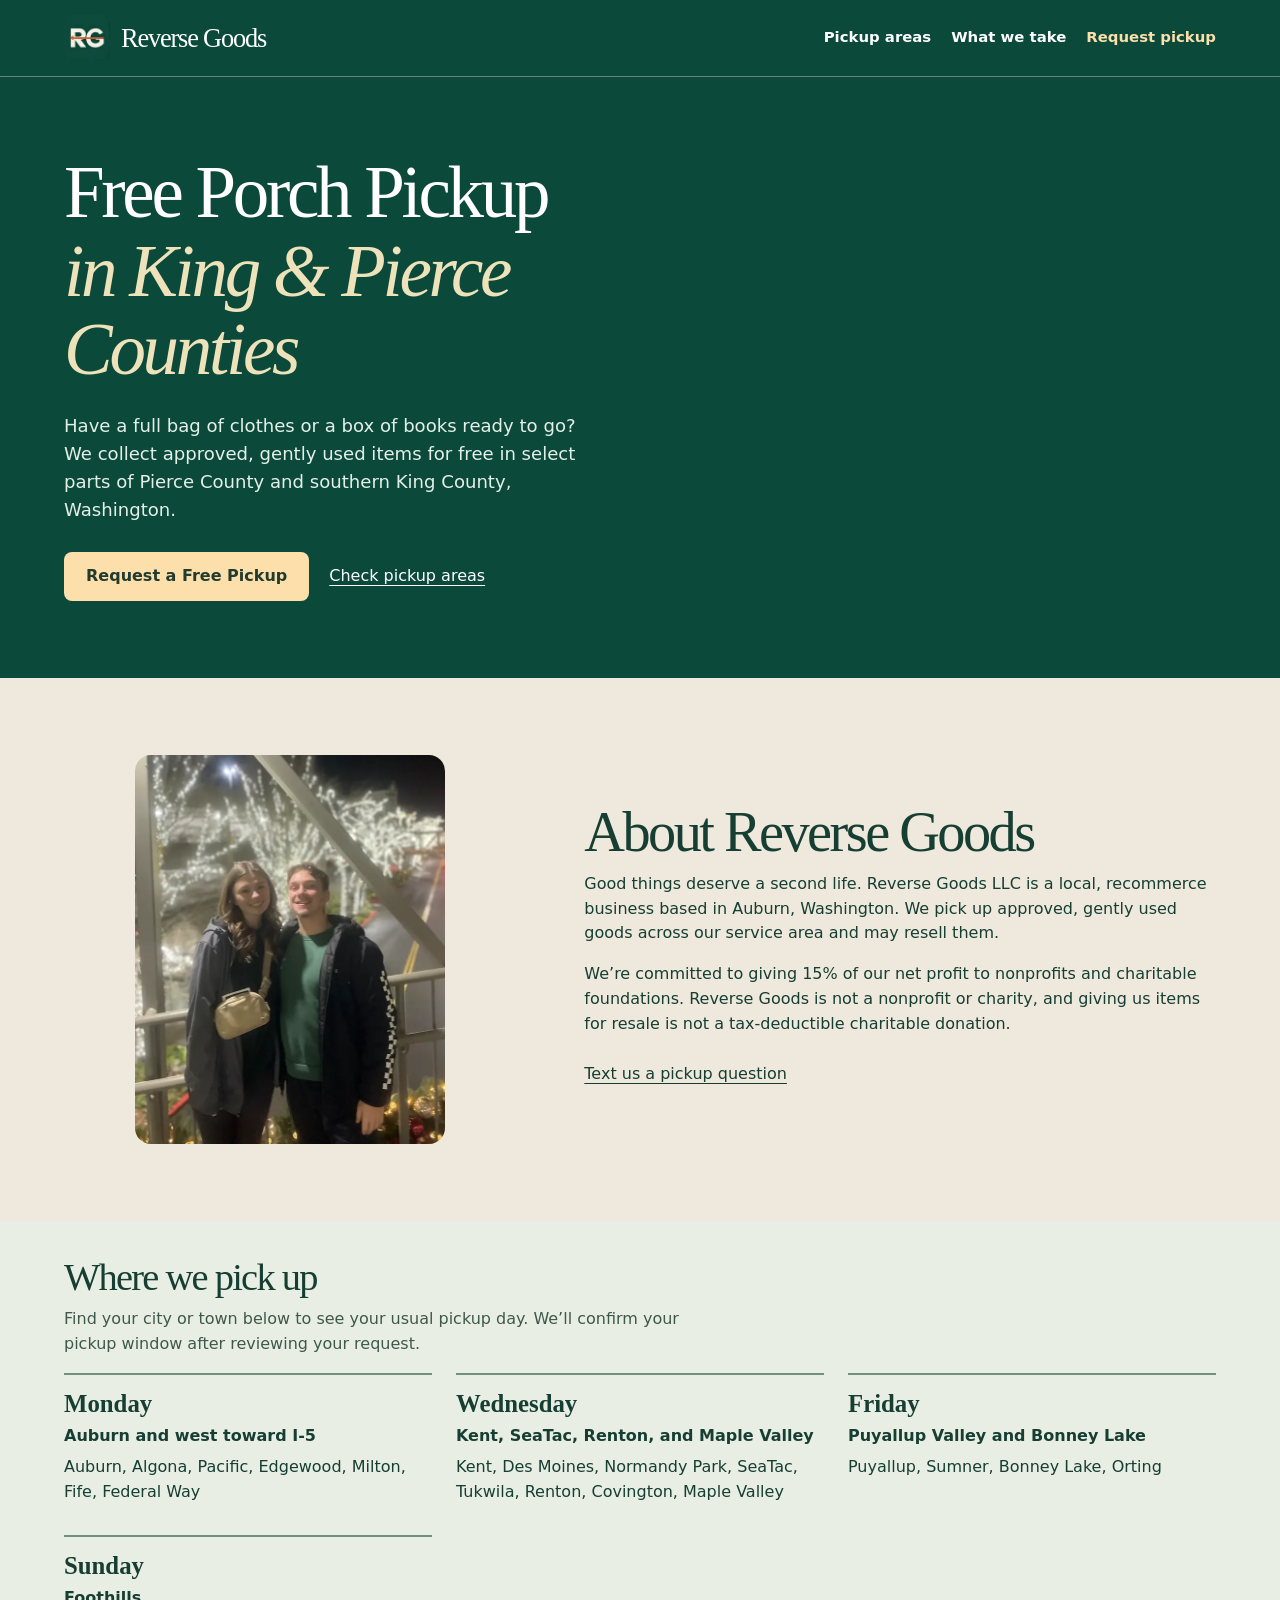
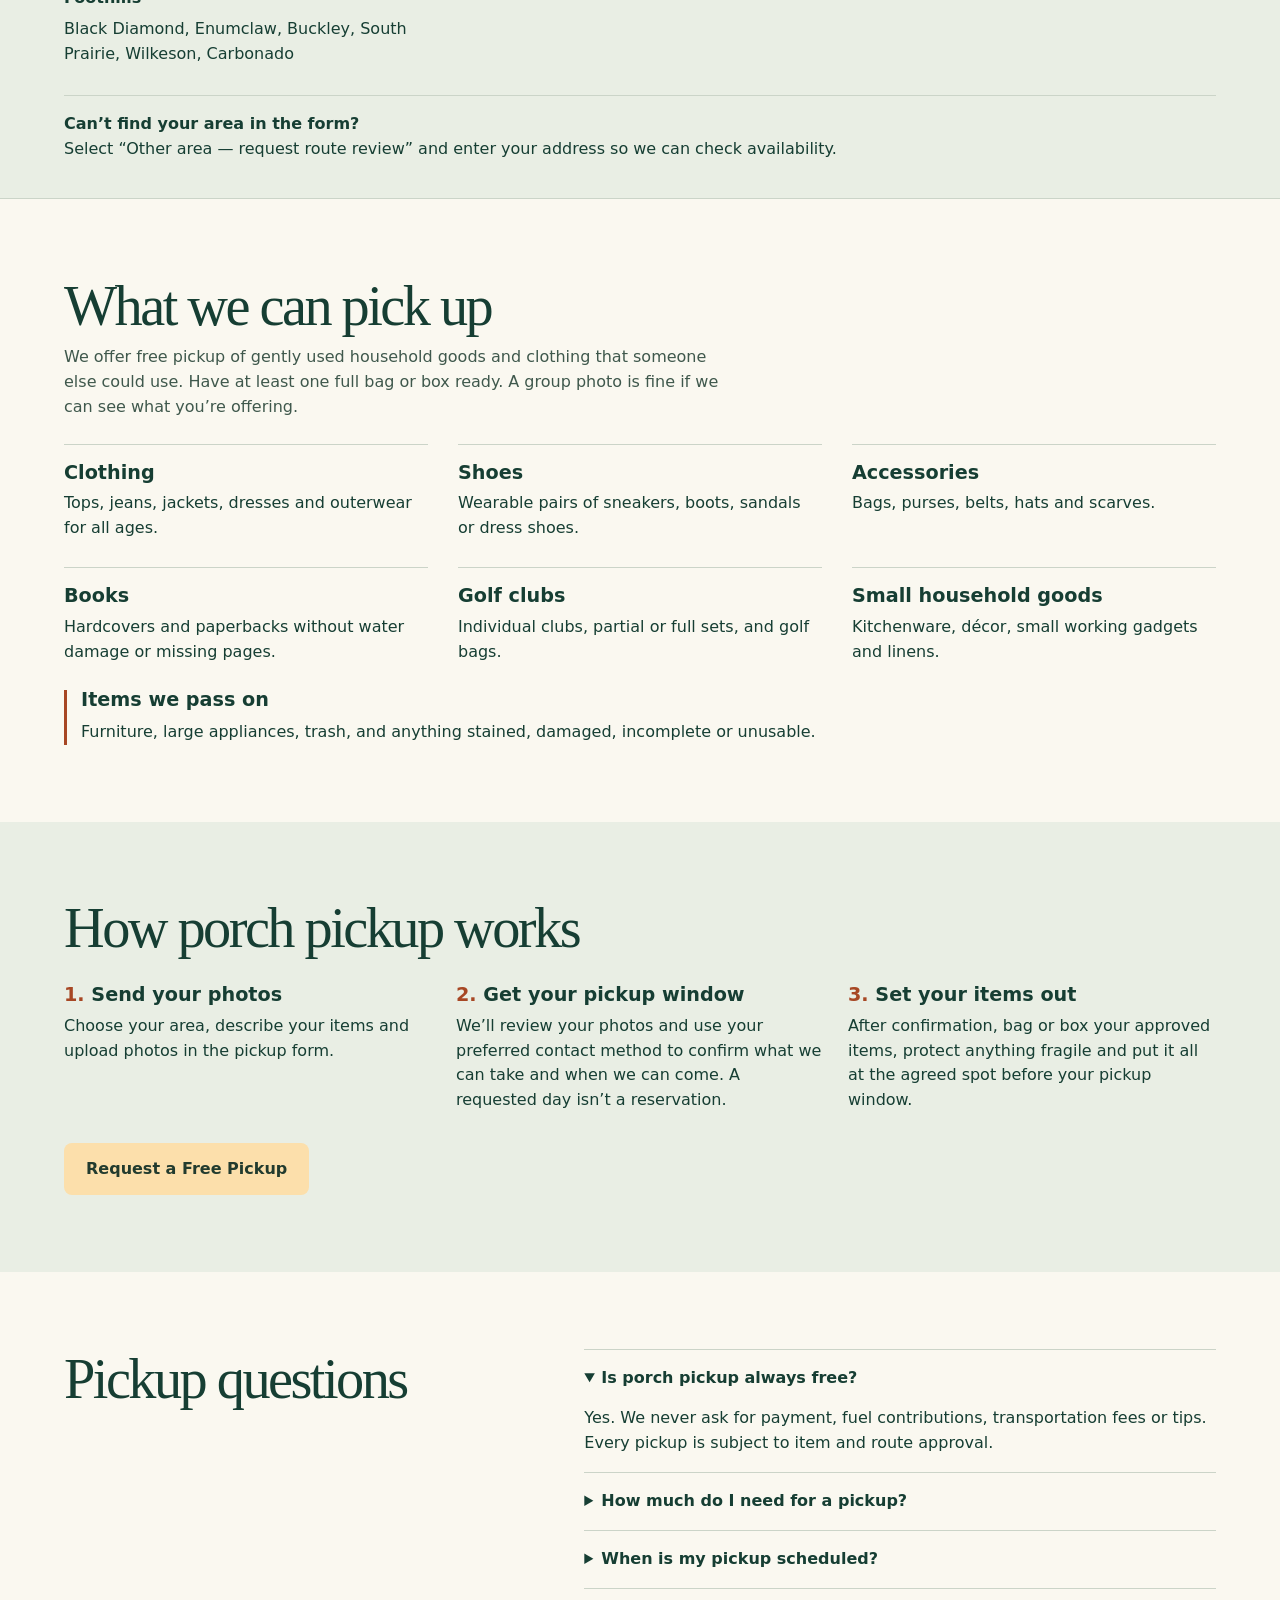
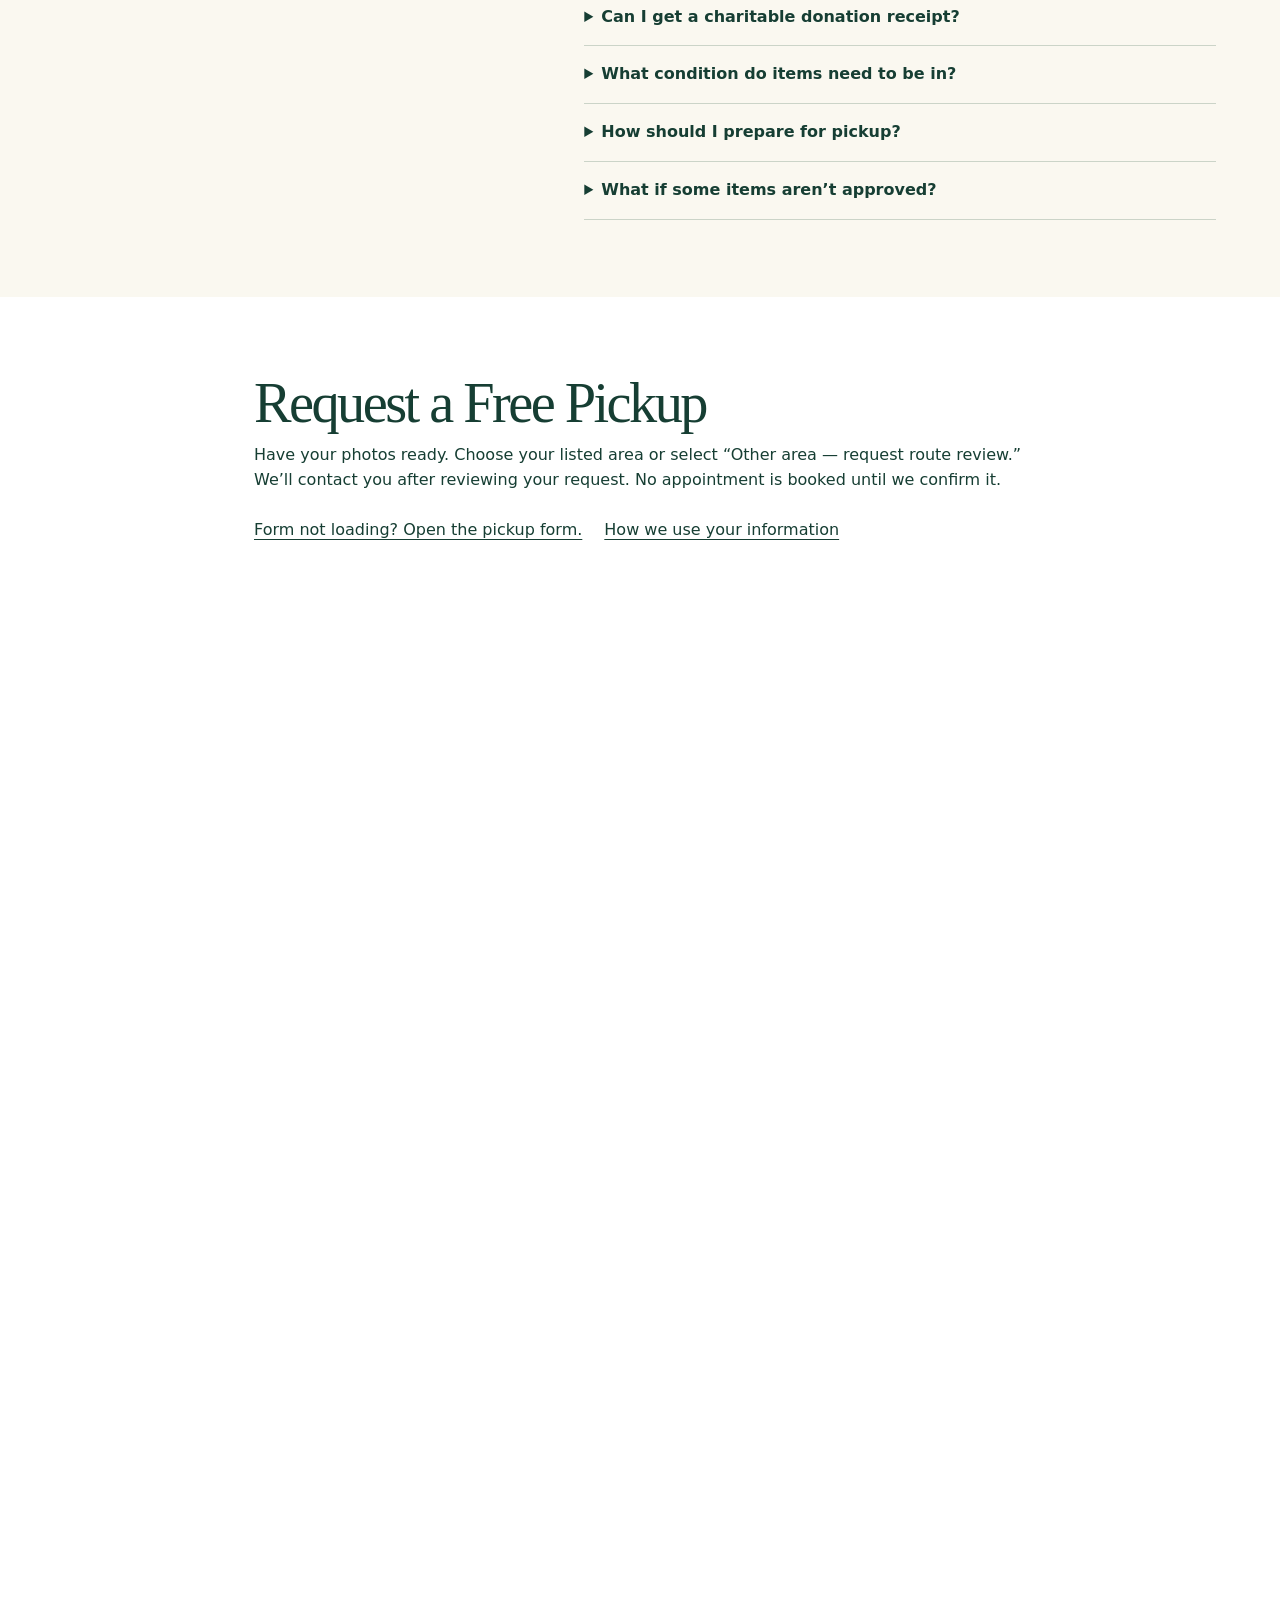
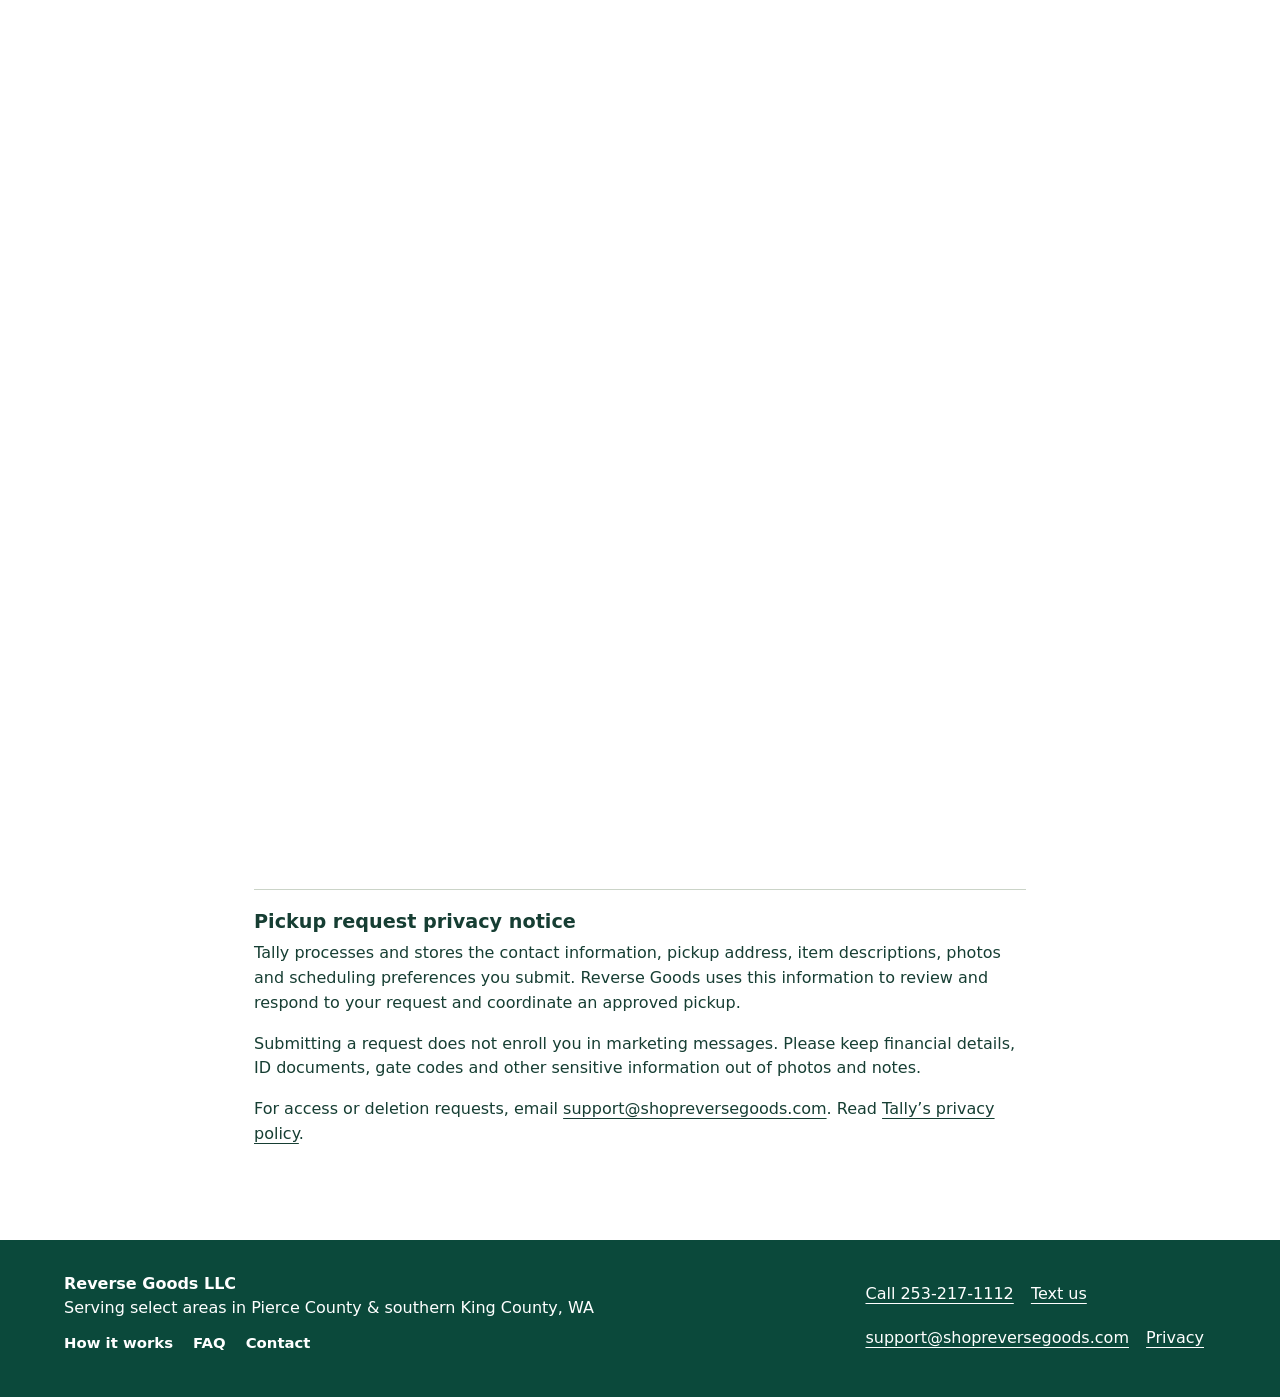
==== commit ed5b44a8: "Update About Reverse Goods with Auburn location and recommerce description" ====
--- a/index.html
+++ b/index.html
@@ -15,7 +15,7 @@
   <meta property="og:image" content="https://shopreversegoods.com/assets/reverse-goods-logo.jpg">
   <meta property="og:image:alt" content="Reverse Goods monogram with a copper arrow on forest green">
   <meta name="twitter:card" content="summary">
-  <link rel="icon" type="image/webp" href="assets/reverse-goods-mark.webp">
+  <link rel="icon" type="image/png" sizes="96x96" href="/favicon.png">
   <link rel="stylesheet" href="styles.css">
   <script defer src="https://tally.so/widgets/embed.js"></script>
   <script type="application/ld+json">
@@ -66,7 +66,7 @@
         <img class="portrait" src="assets/reverse-goods-portrait.webp" alt="Two people standing together beneath outdoor holiday lights" width="640" height="804" loading="lazy">
         <div id="impact">
           <h2>About Reverse Goods</h2>
-          <p>Good things deserve a second life. Reverse Goods LLC is a local, for-profit resale business based in Puyallup, Washington. We pick up approved, gently used goods across our service area and may resell them.</p>
+          <p>Good things deserve a second life. Reverse Goods LLC is a local, recommerce business based in Auburn, Washington. We pick up approved, gently used goods across our service area and may resell them.</p>
           <p>We’re committed to giving 15% of our net profit to nonprofits and charitable foundations. Reverse Goods is not a nonprofit or charity, and giving us items for resale is not a tax-deductible charitable donation.</p>
           <a class="text-link" href="sms:+12532171112">Text us a pickup question</a>
         </div>
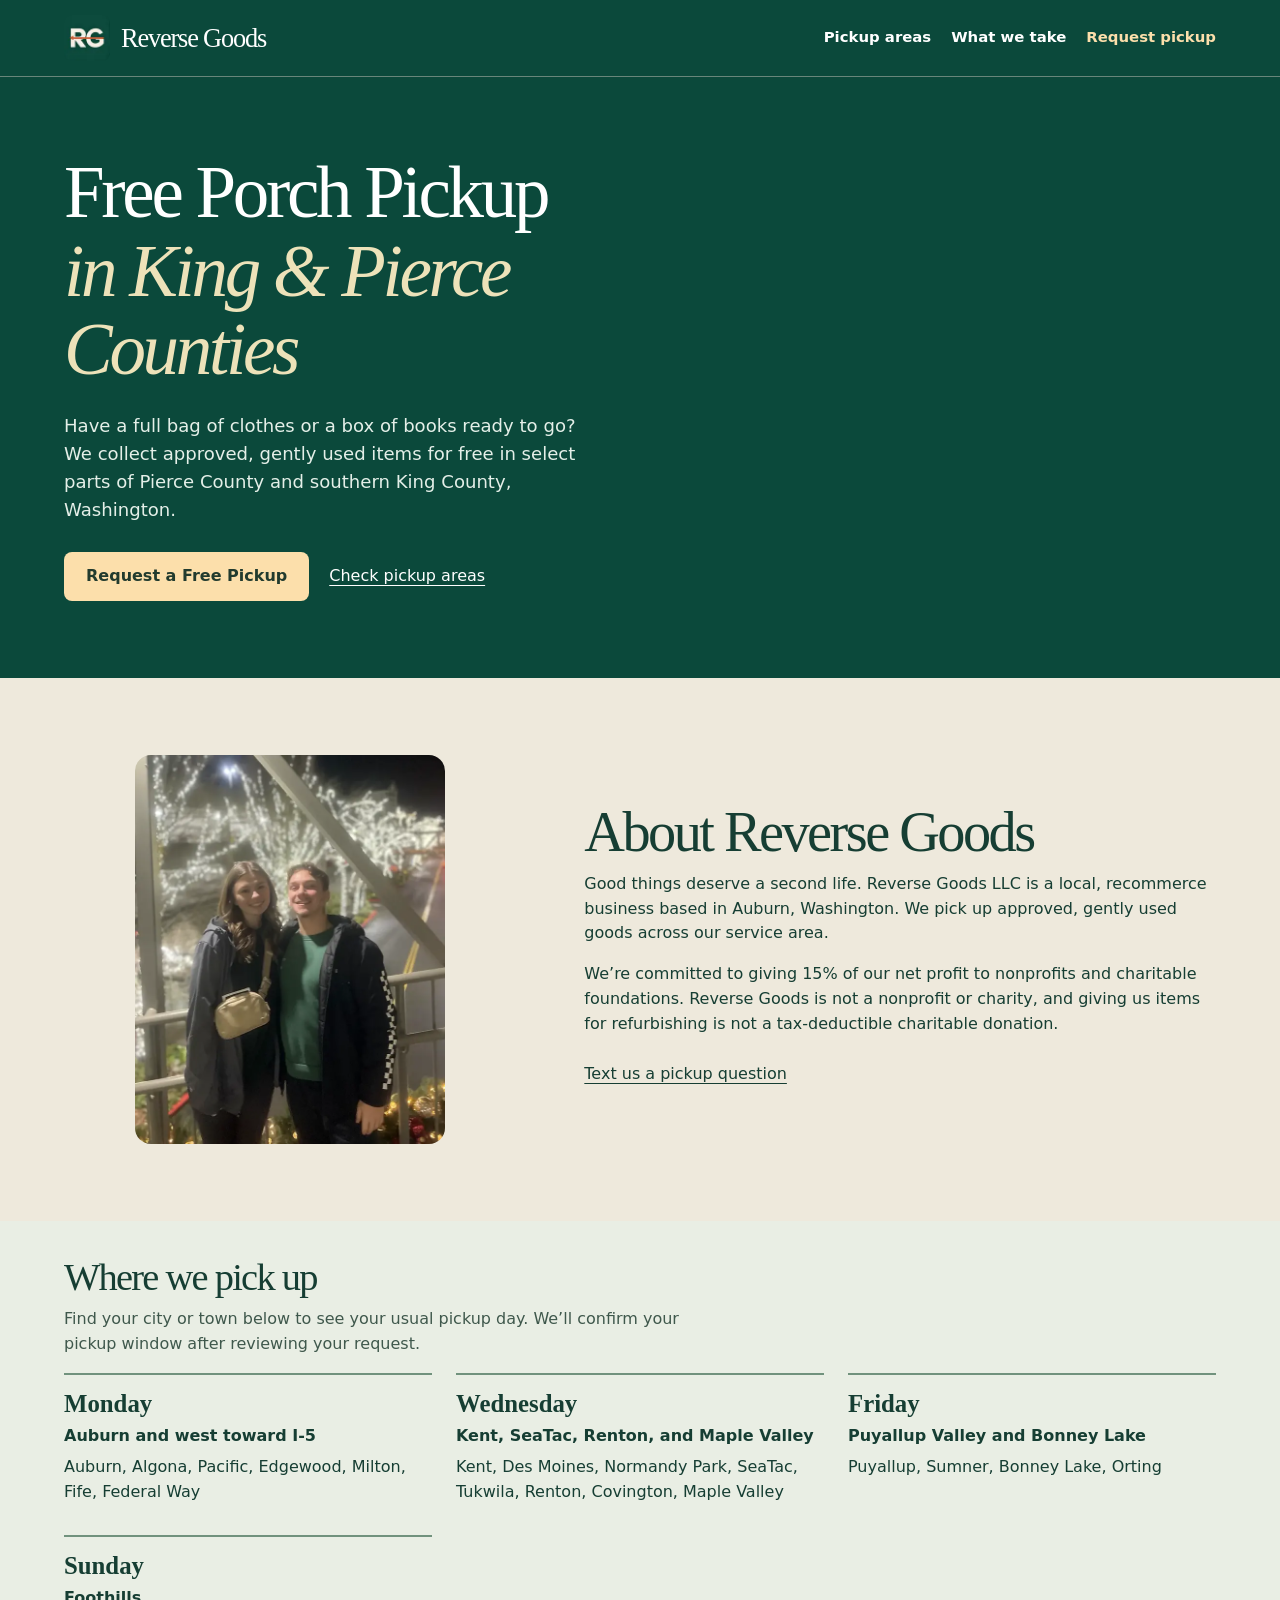
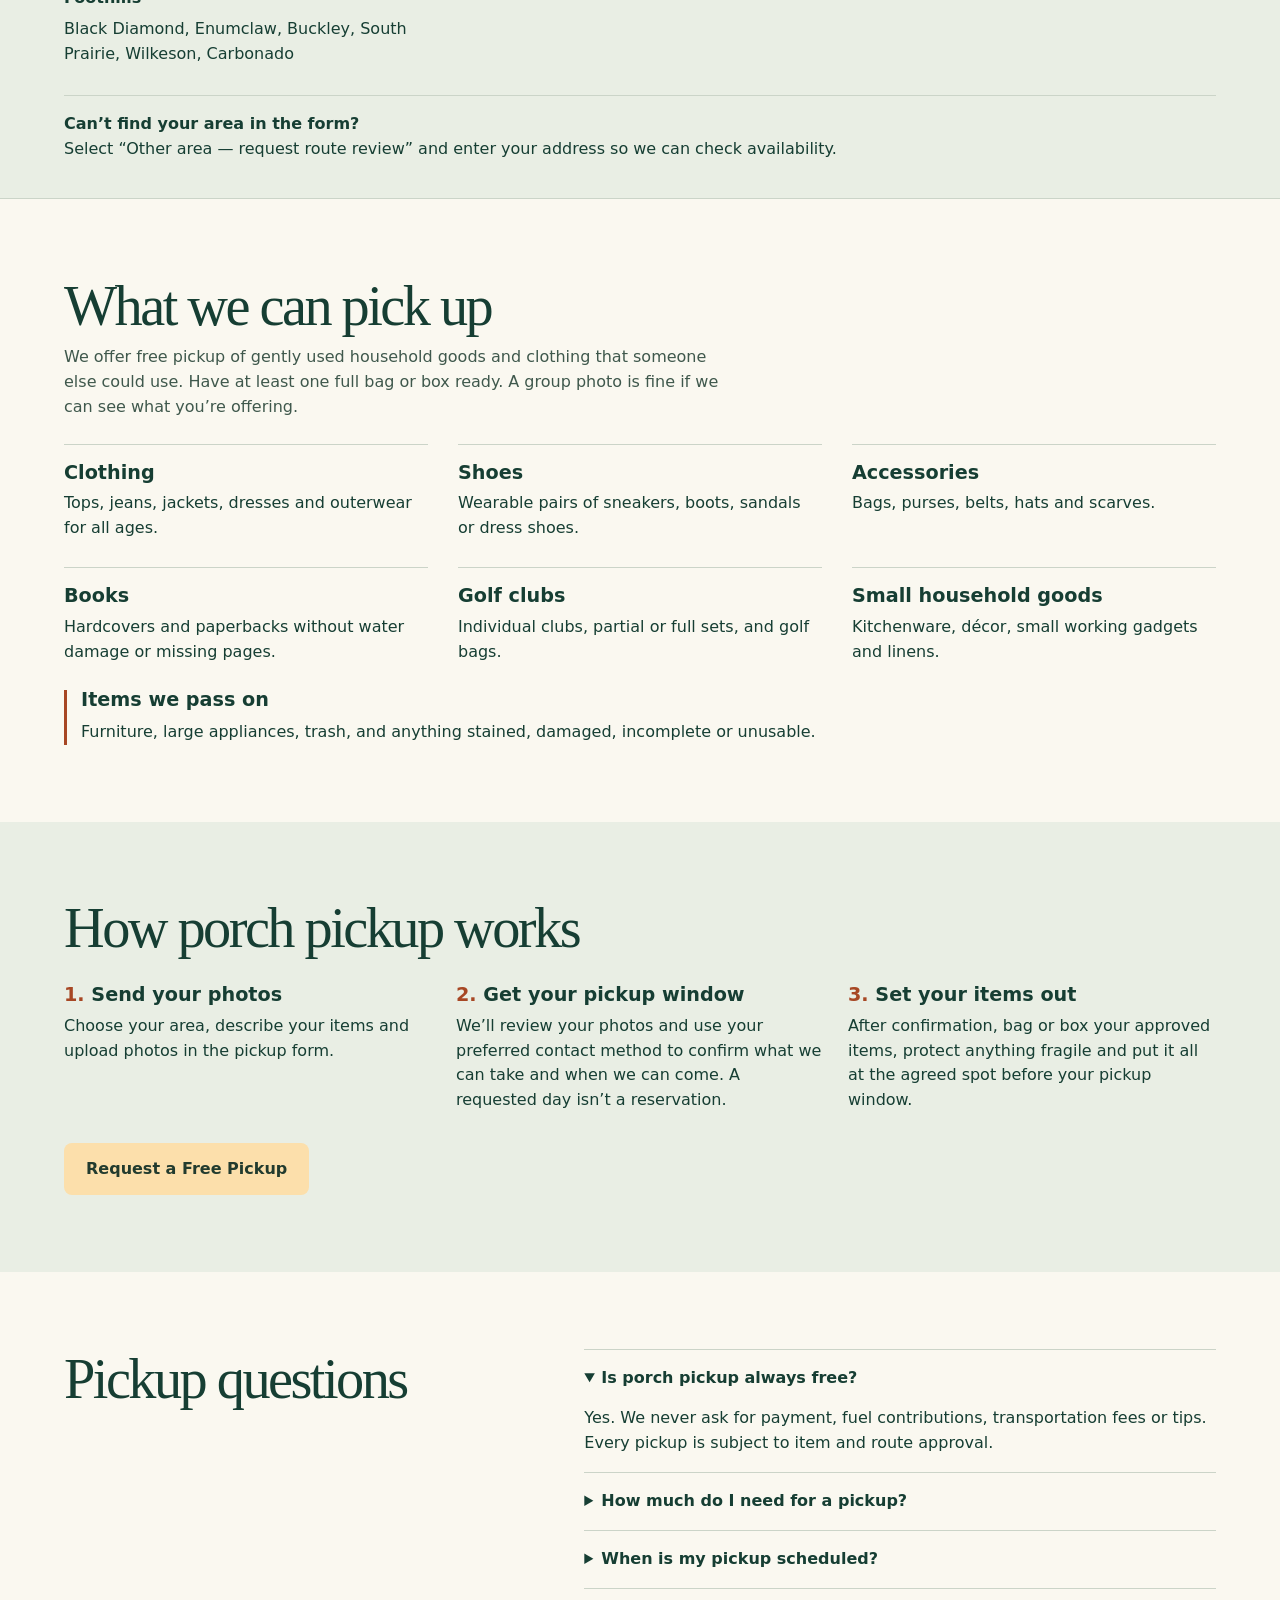
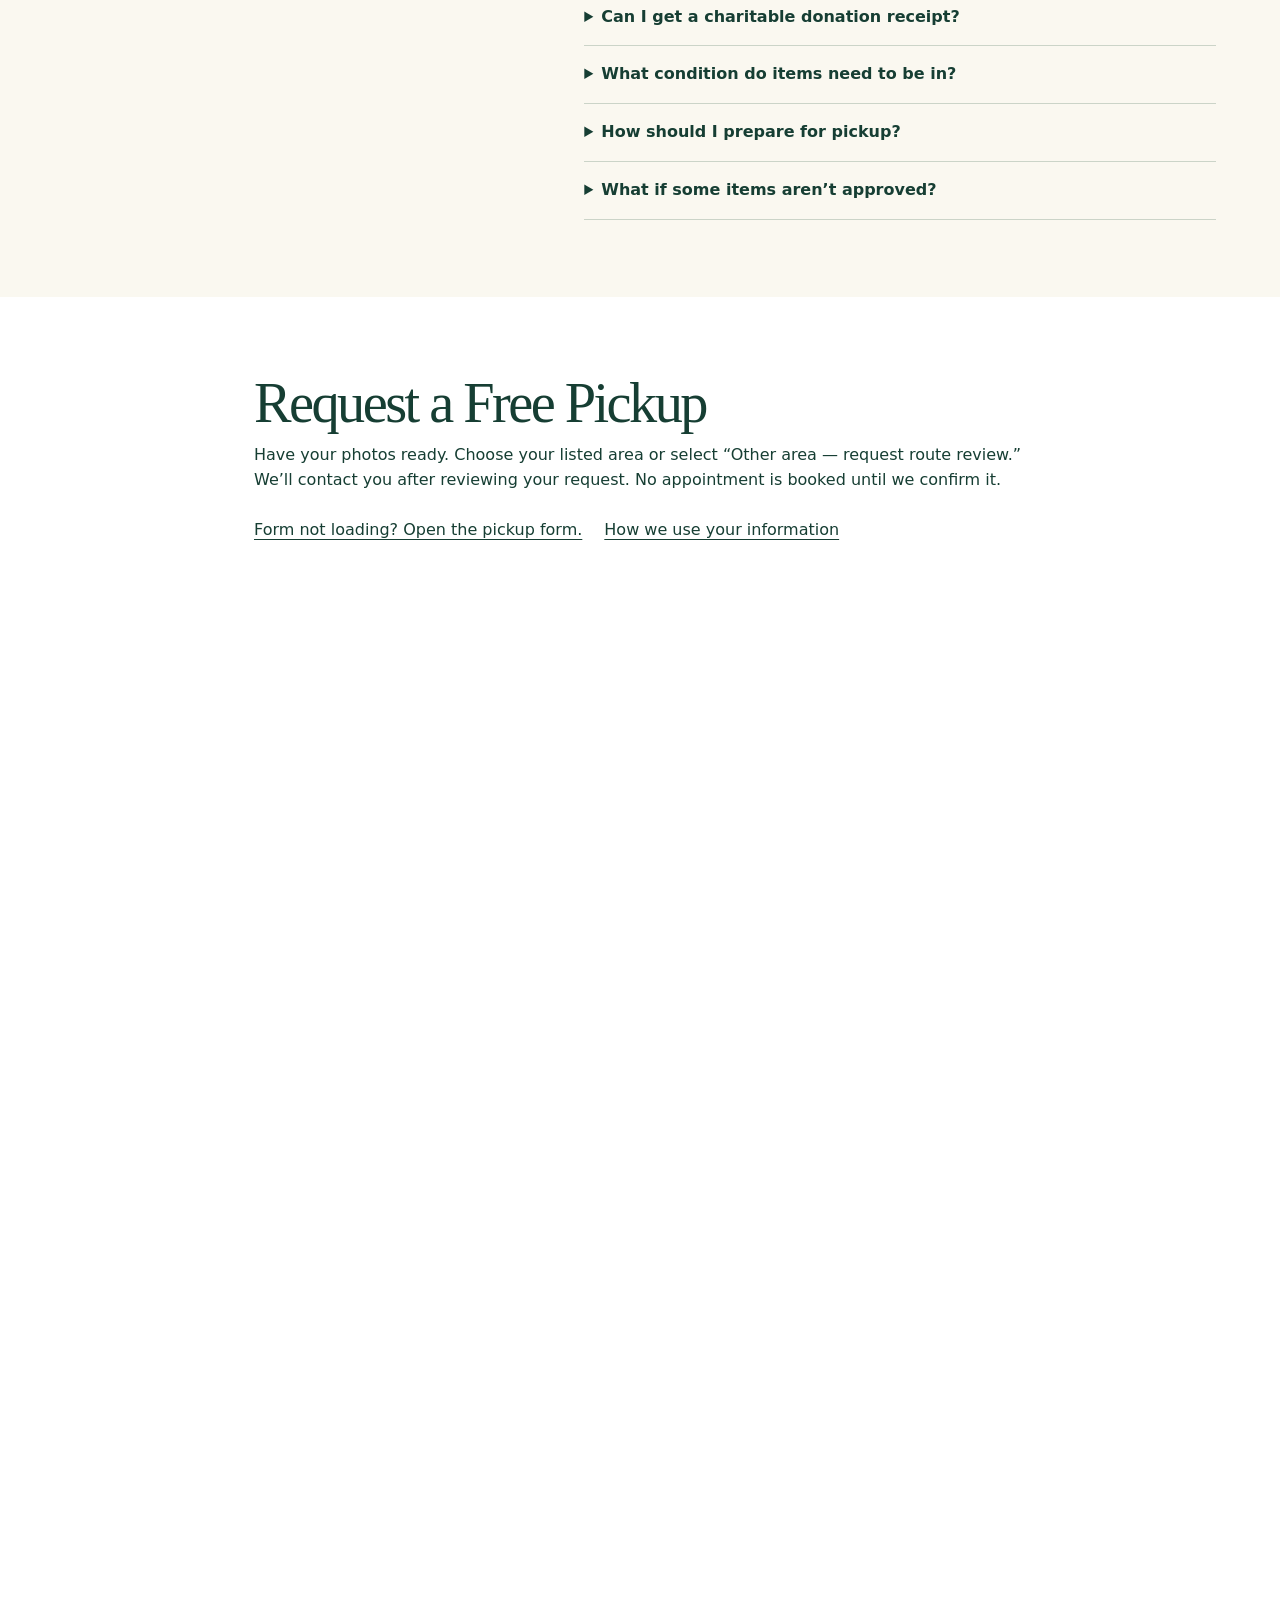
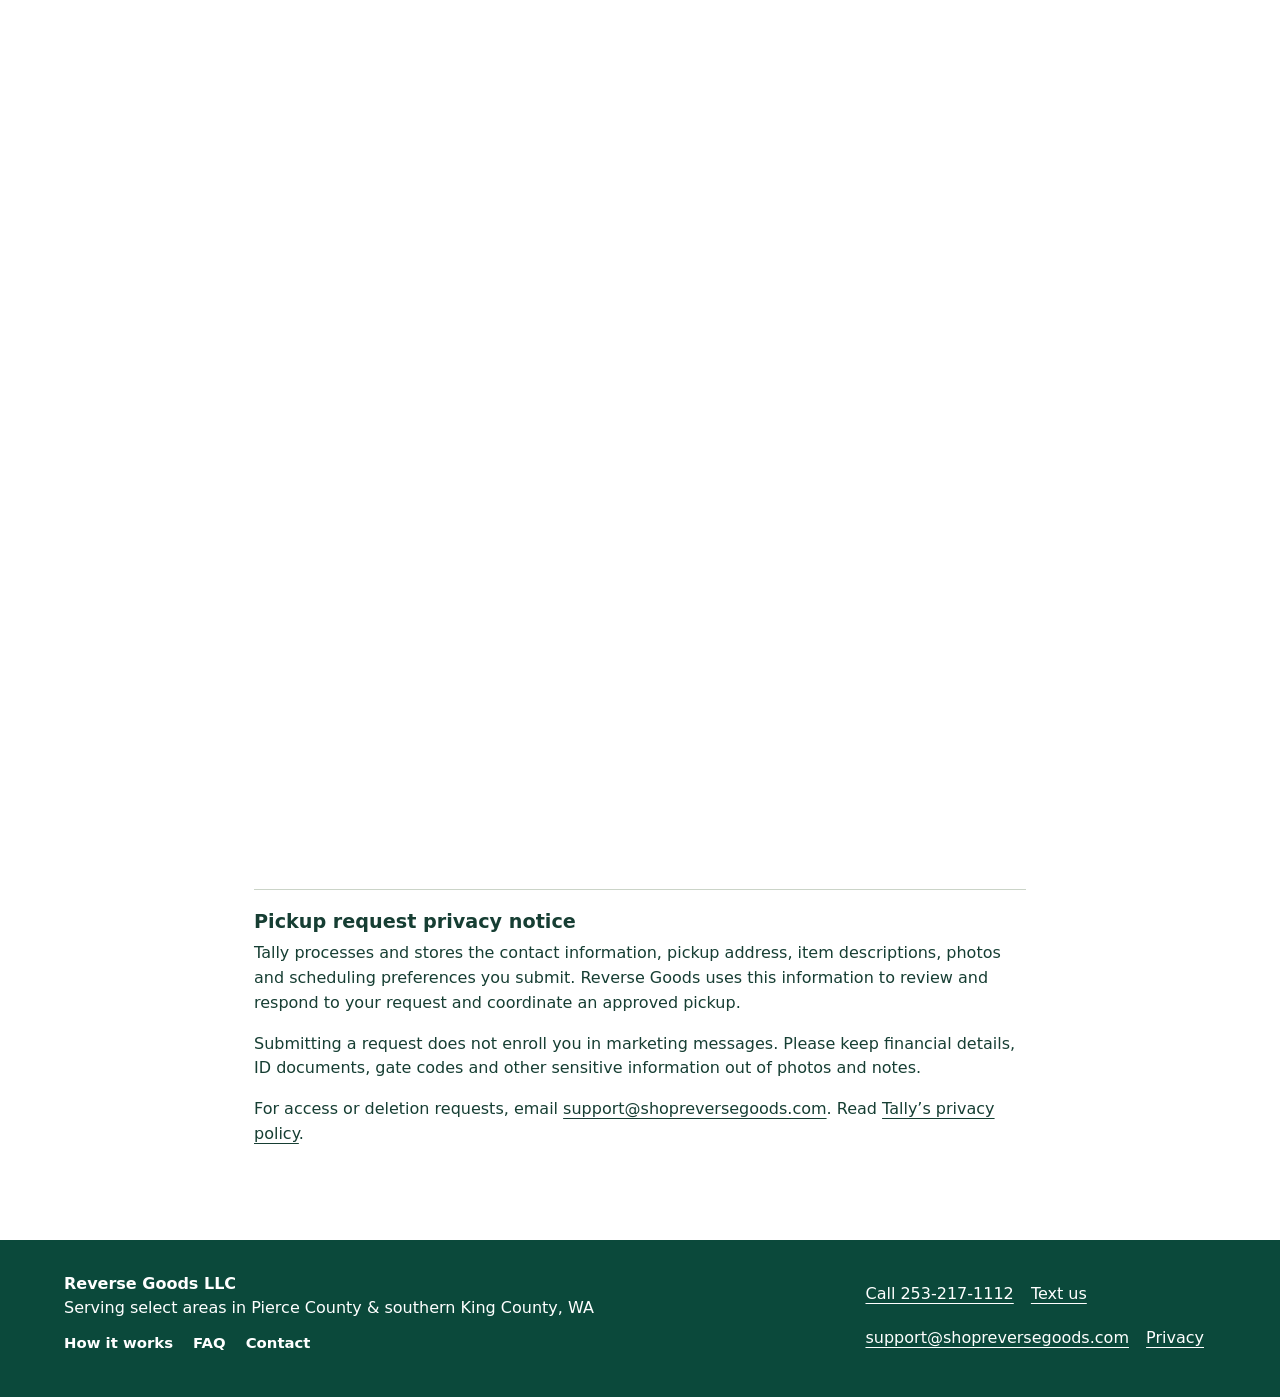
==== commit d7bc451e: "Revise About section pickup and refurbishing wording" ====
--- a/index.html
+++ b/index.html
@@ -66,8 +66,8 @@
         <img class="portrait" src="assets/reverse-goods-portrait.webp" alt="Two people standing together beneath outdoor holiday lights" width="640" height="804" loading="lazy">
         <div id="impact">
           <h2>About Reverse Goods</h2>
-          <p>Good things deserve a second life. Reverse Goods LLC is a local, recommerce business based in Auburn, Washington. We pick up approved, gently used goods across our service area and may resell them.</p>
-          <p>We’re committed to giving 15% of our net profit to nonprofits and charitable foundations. Reverse Goods is not a nonprofit or charity, and giving us items for resale is not a tax-deductible charitable donation.</p>
+          <p>Good things deserve a second life. Reverse Goods LLC is a local, recommerce business based in Auburn, Washington. We pick up approved, gently used goods across our service area.</p>
+          <p>We’re committed to giving 15% of our net profit to nonprofits and charitable foundations. Reverse Goods is not a nonprofit or charity, and giving us items for refurbishing is not a tax-deductible charitable donation.</p>
           <a class="text-link" href="sms:+12532171112">Text us a pickup question</a>
         </div>
       </div>
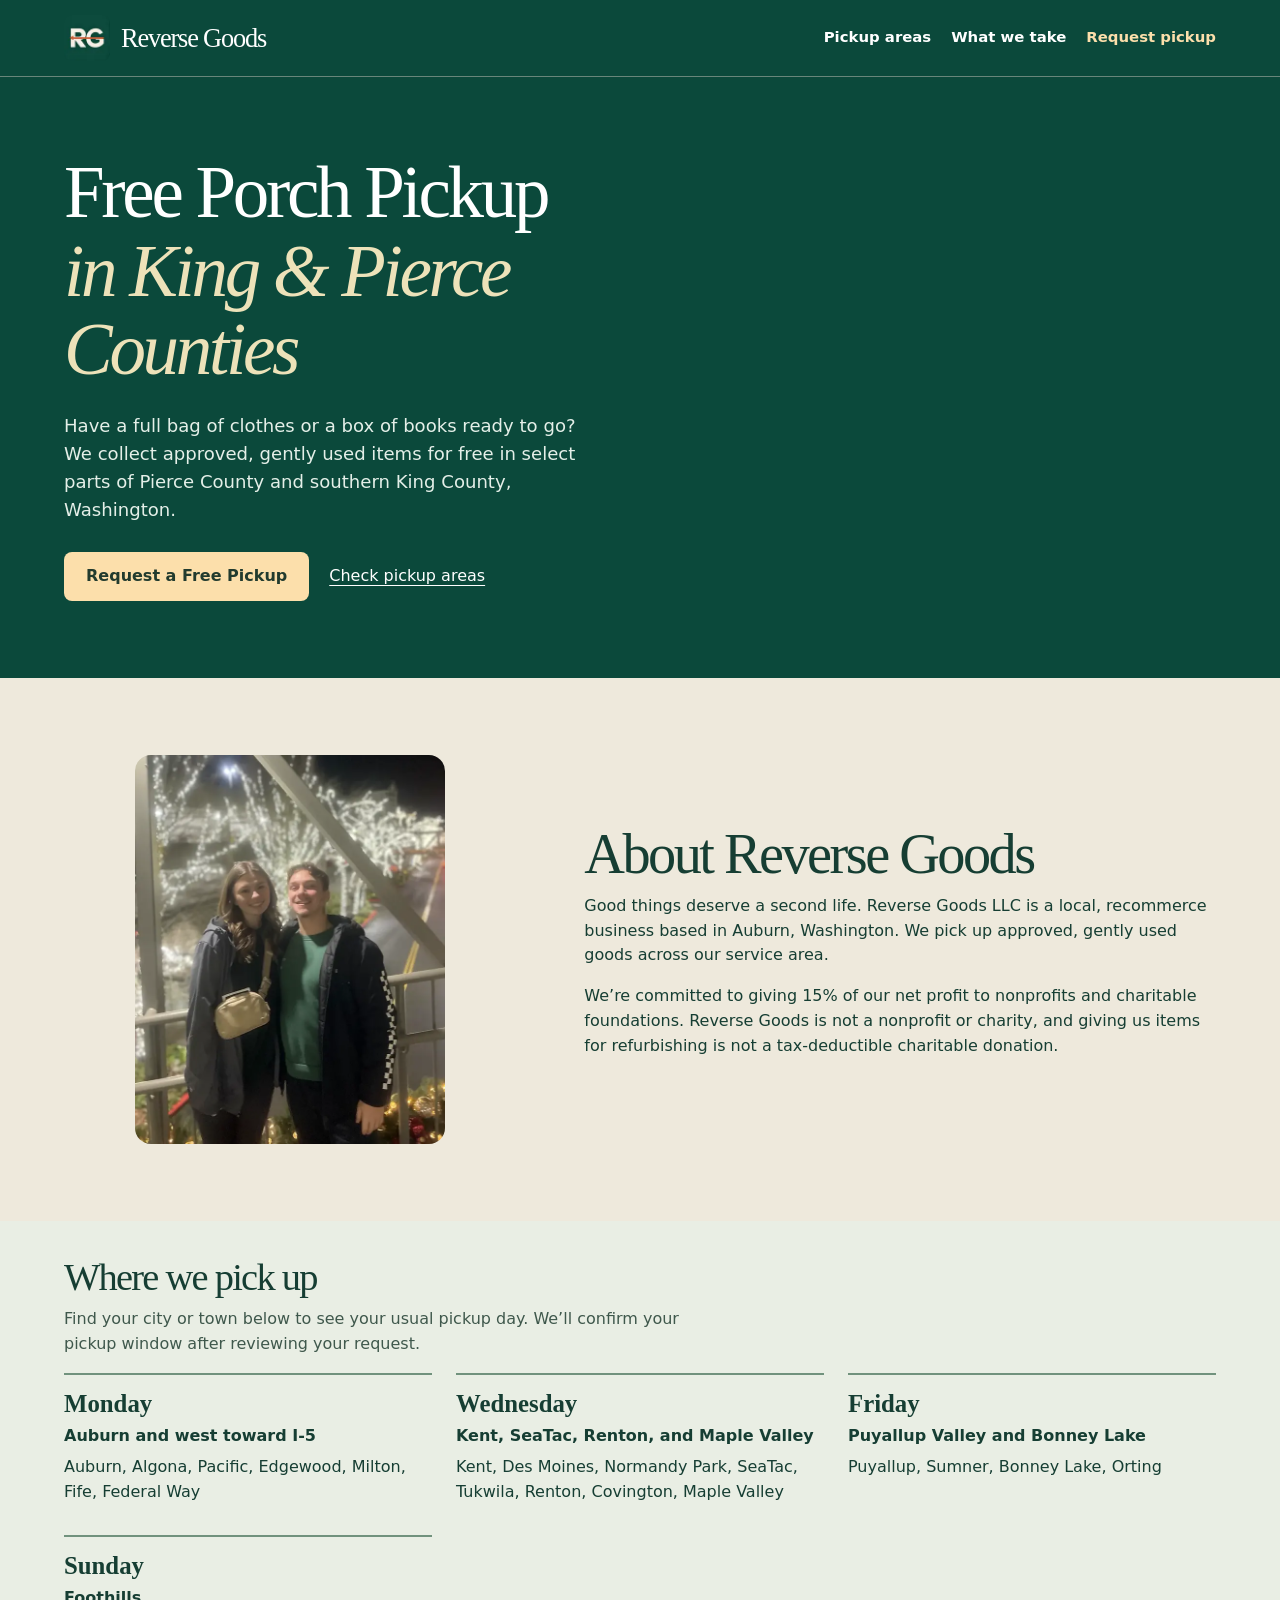
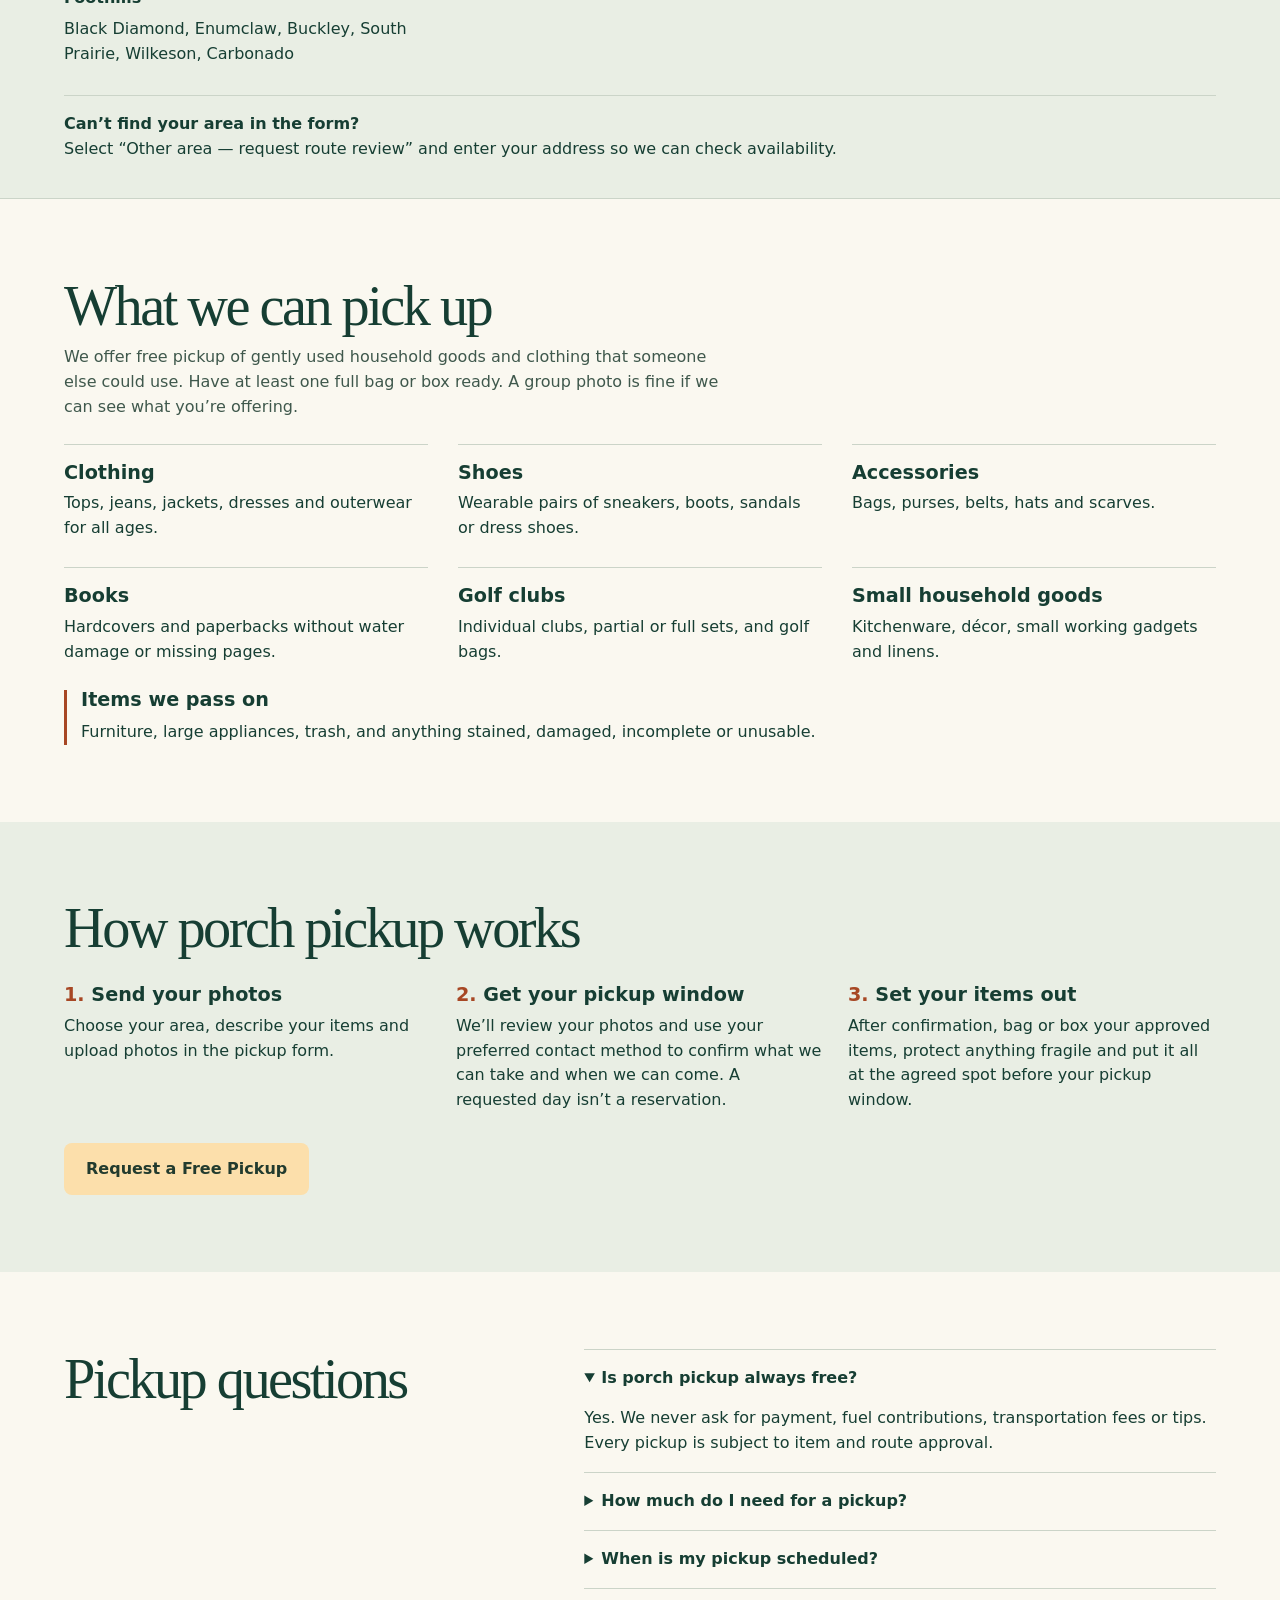
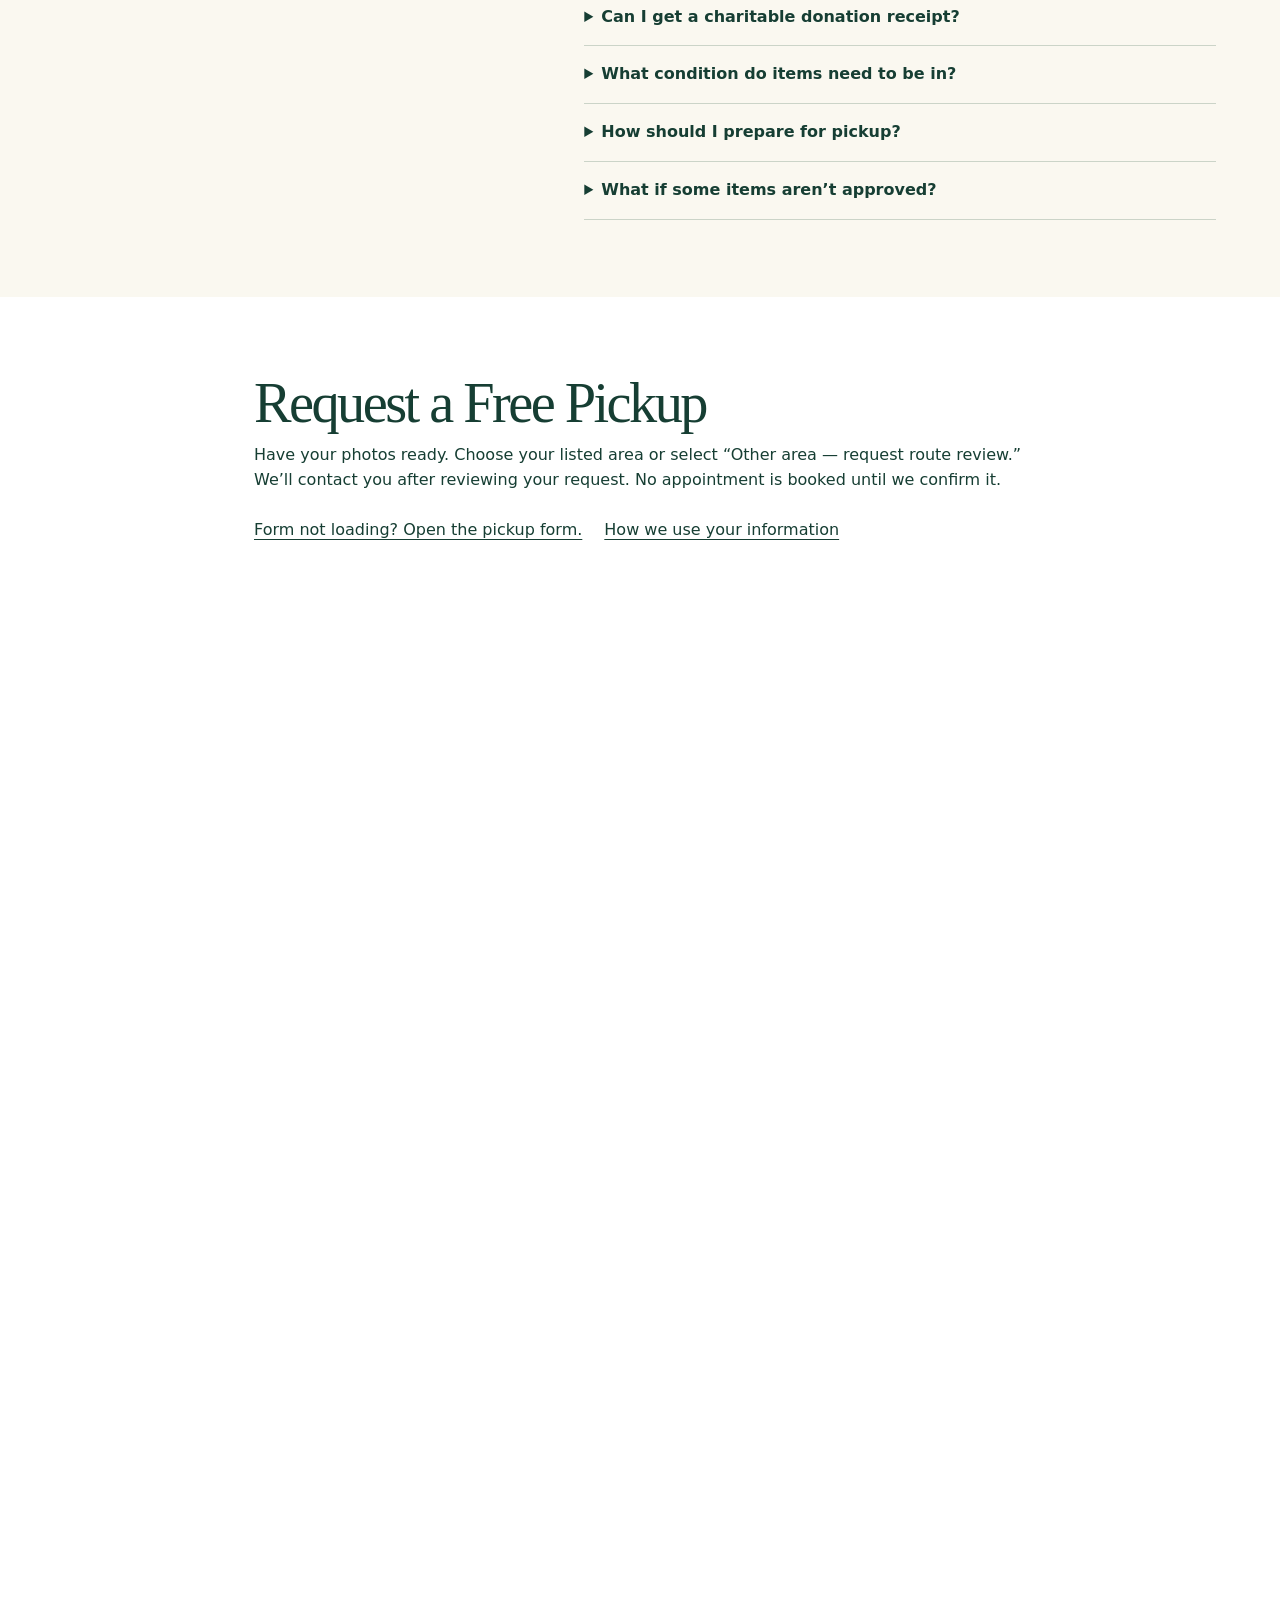
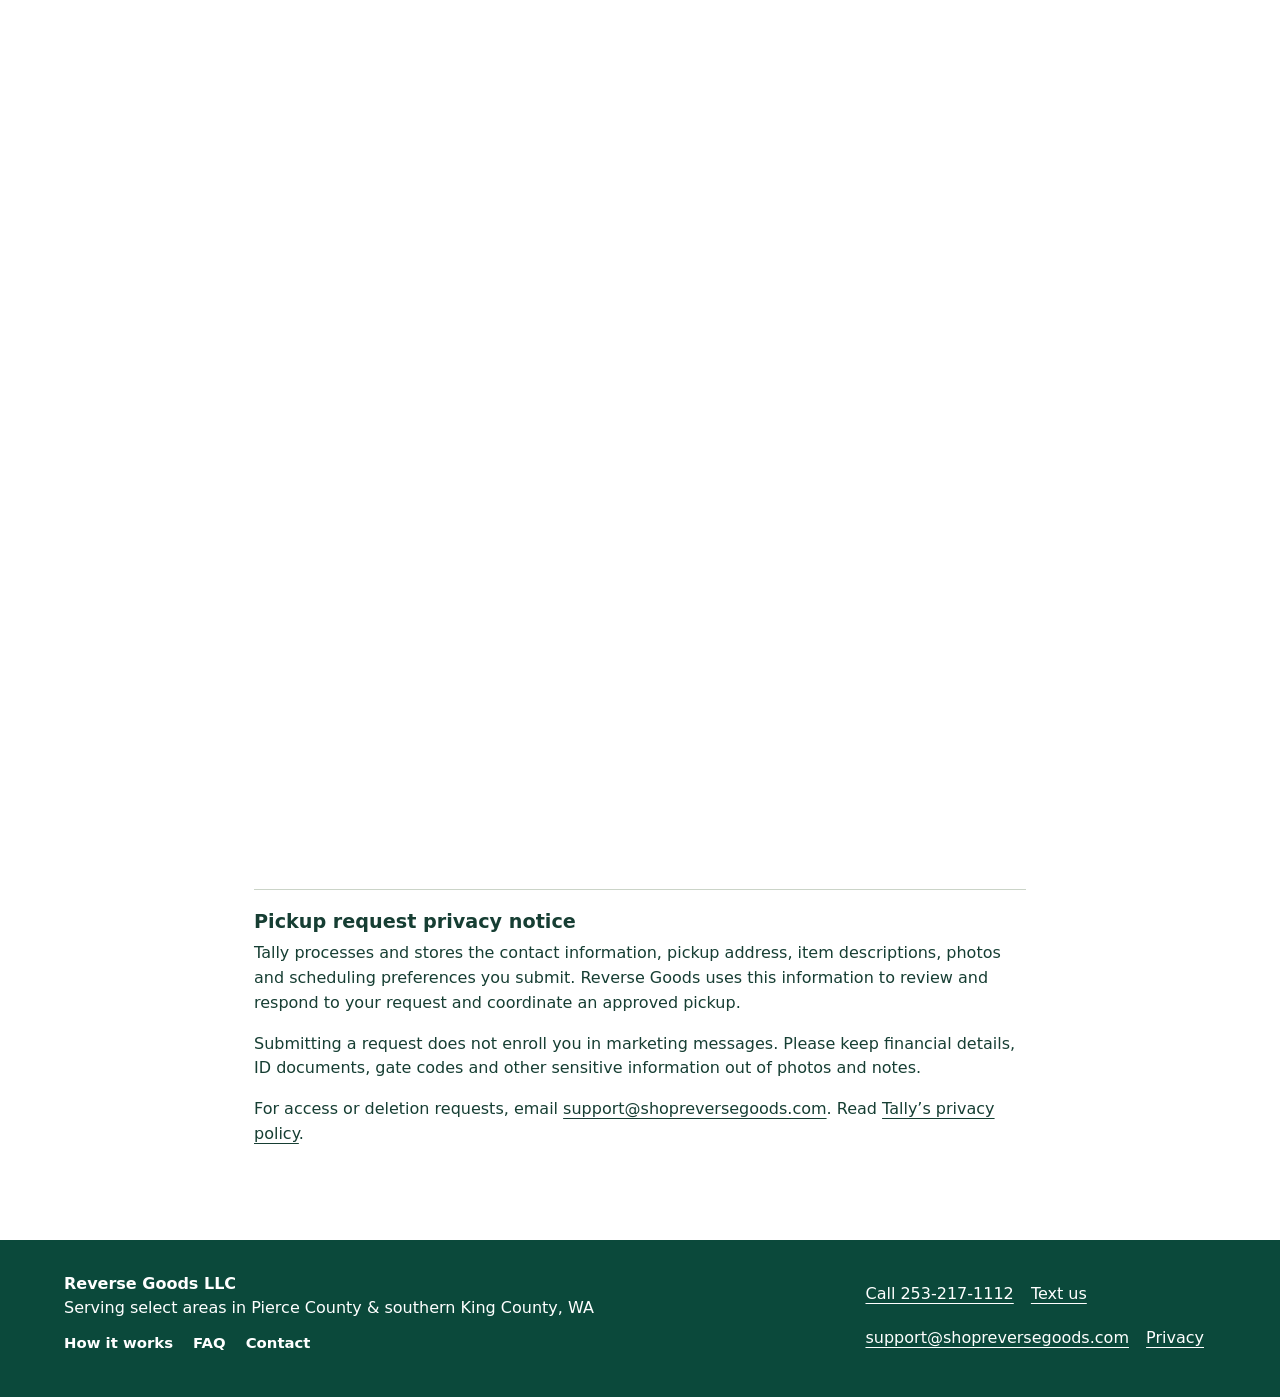
==== commit 34b0989b: "Remove pickup question text link from About section" ====
--- a/index.html
+++ b/index.html
@@ -68,7 +68,6 @@
           <h2>About Reverse Goods</h2>
           <p>Good things deserve a second life. Reverse Goods LLC is a local, recommerce business based in Auburn, Washington. We pick up approved, gently used goods across our service area.</p>
           <p>We’re committed to giving 15% of our net profit to nonprofits and charitable foundations. Reverse Goods is not a nonprofit or charity, and giving us items for refurbishing is not a tax-deductible charitable donation.</p>
-          <a class="text-link" href="sms:+12532171112">Text us a pickup question</a>
         </div>
       </div>
     </section>
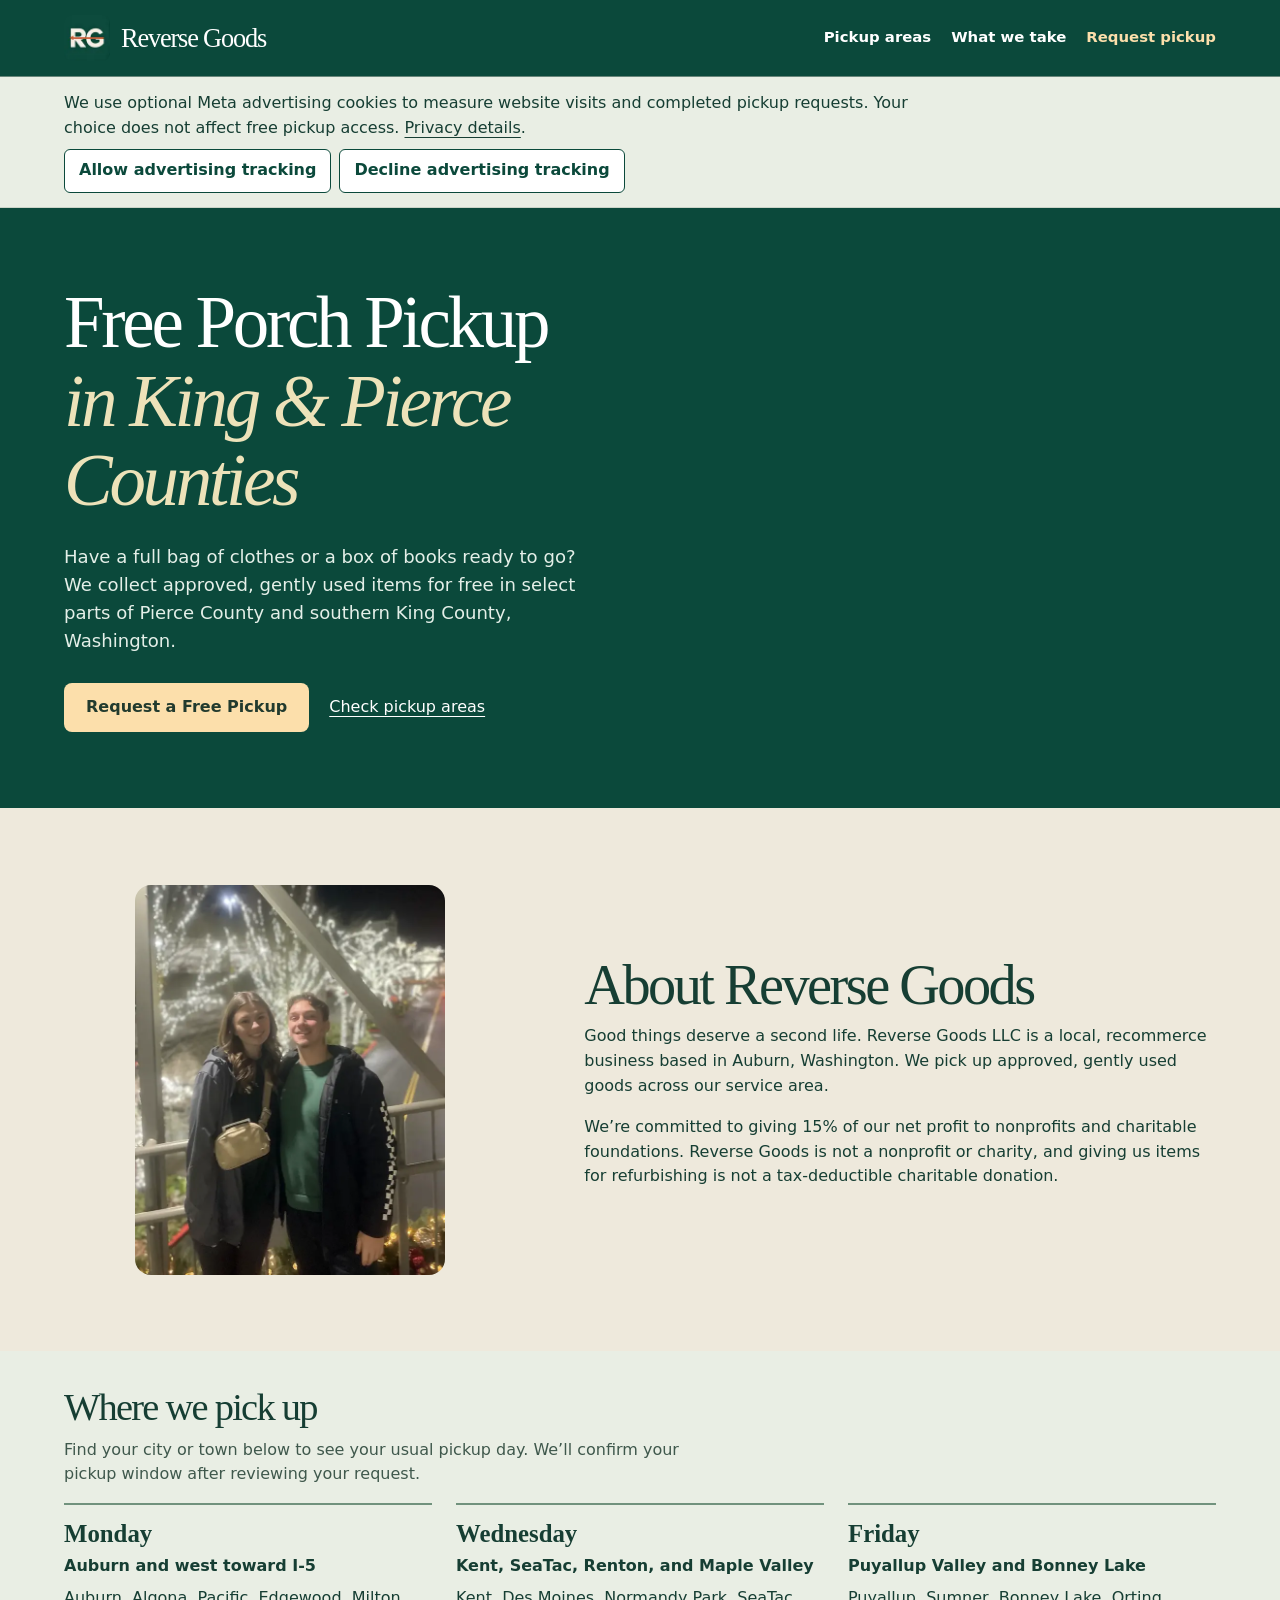
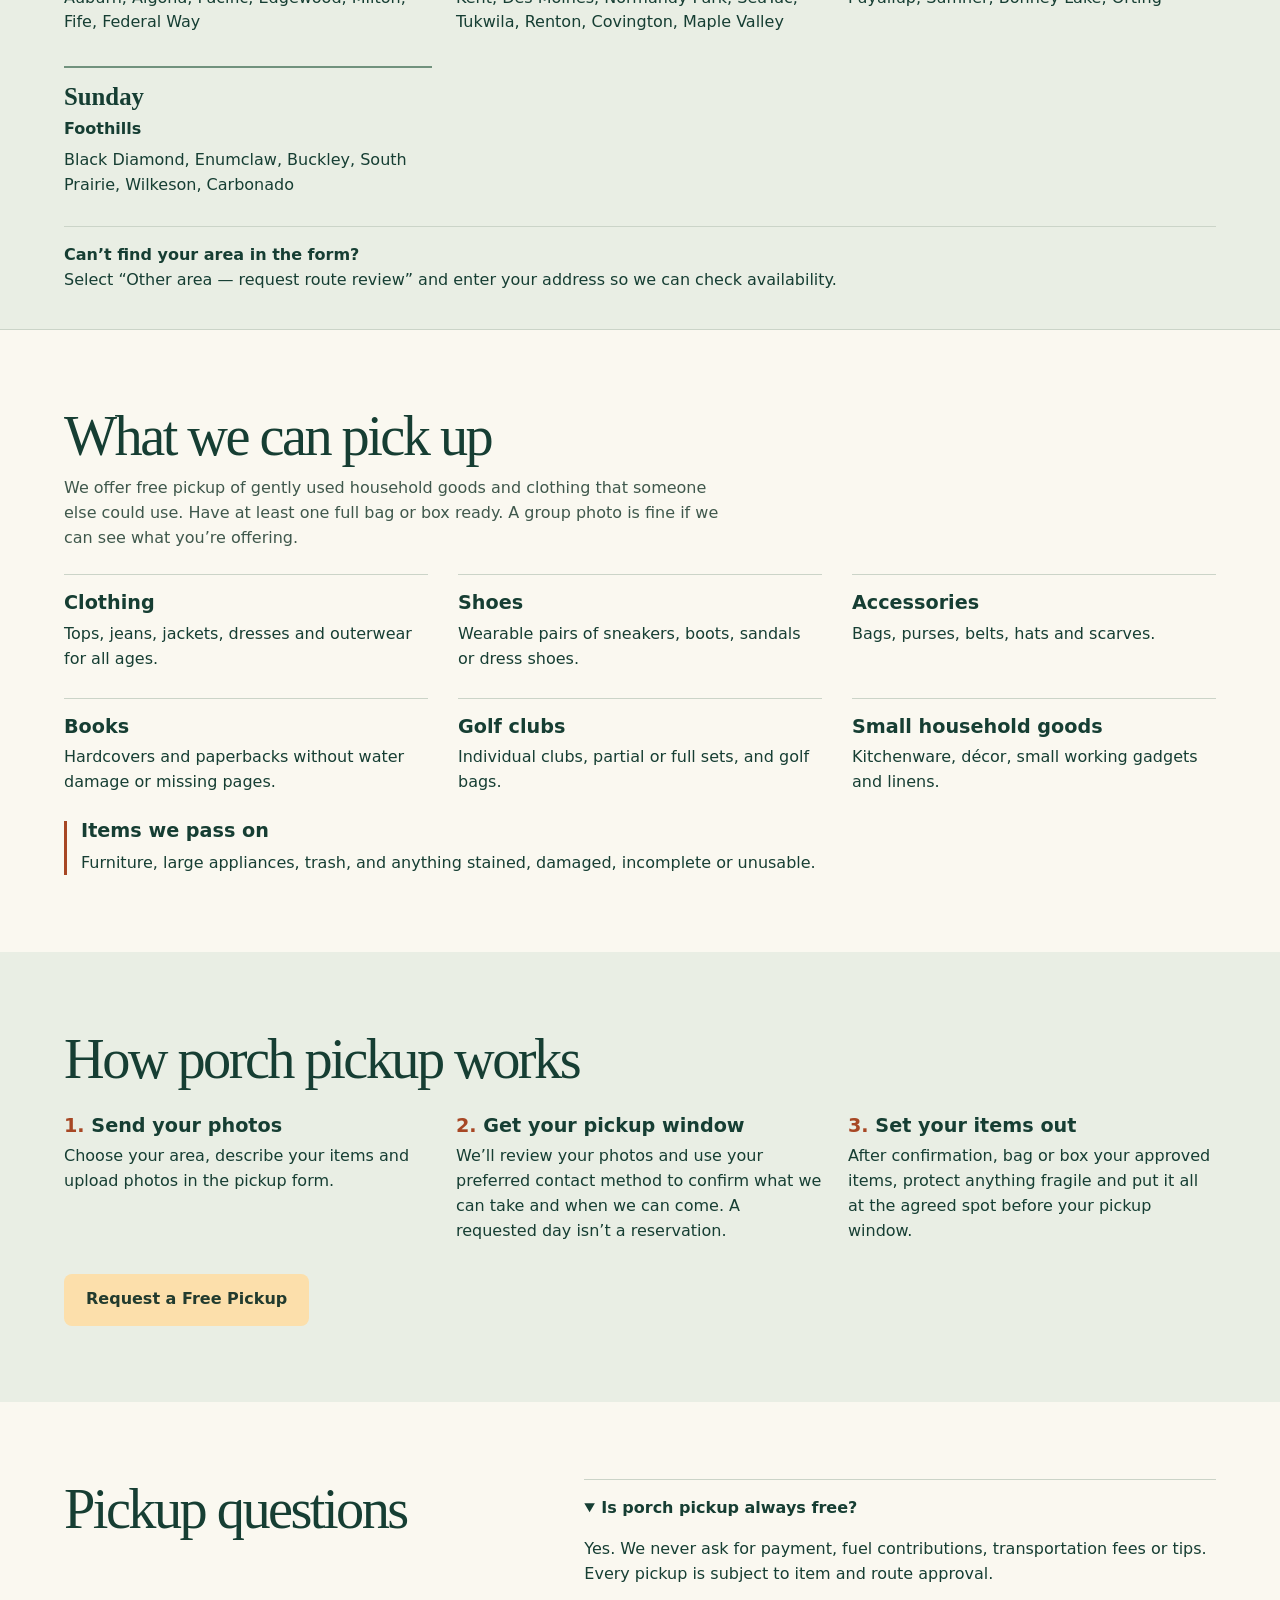
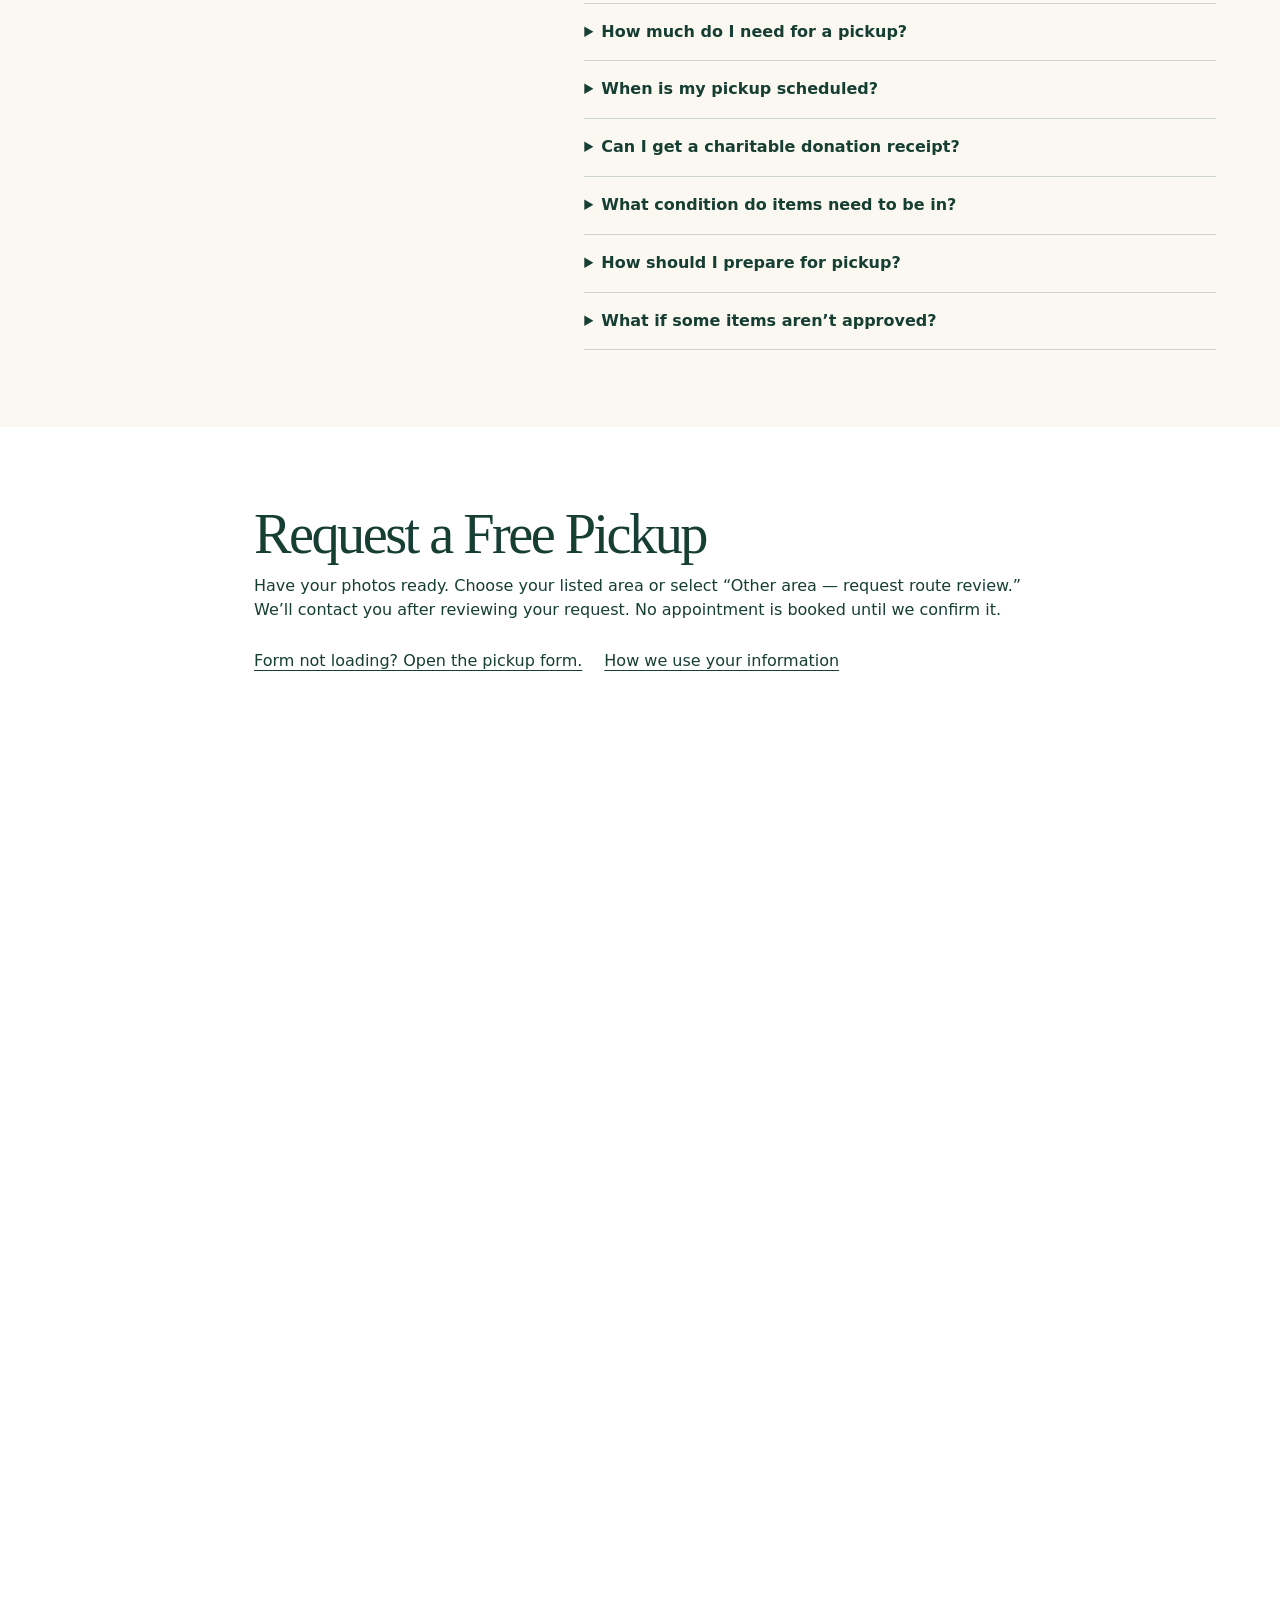
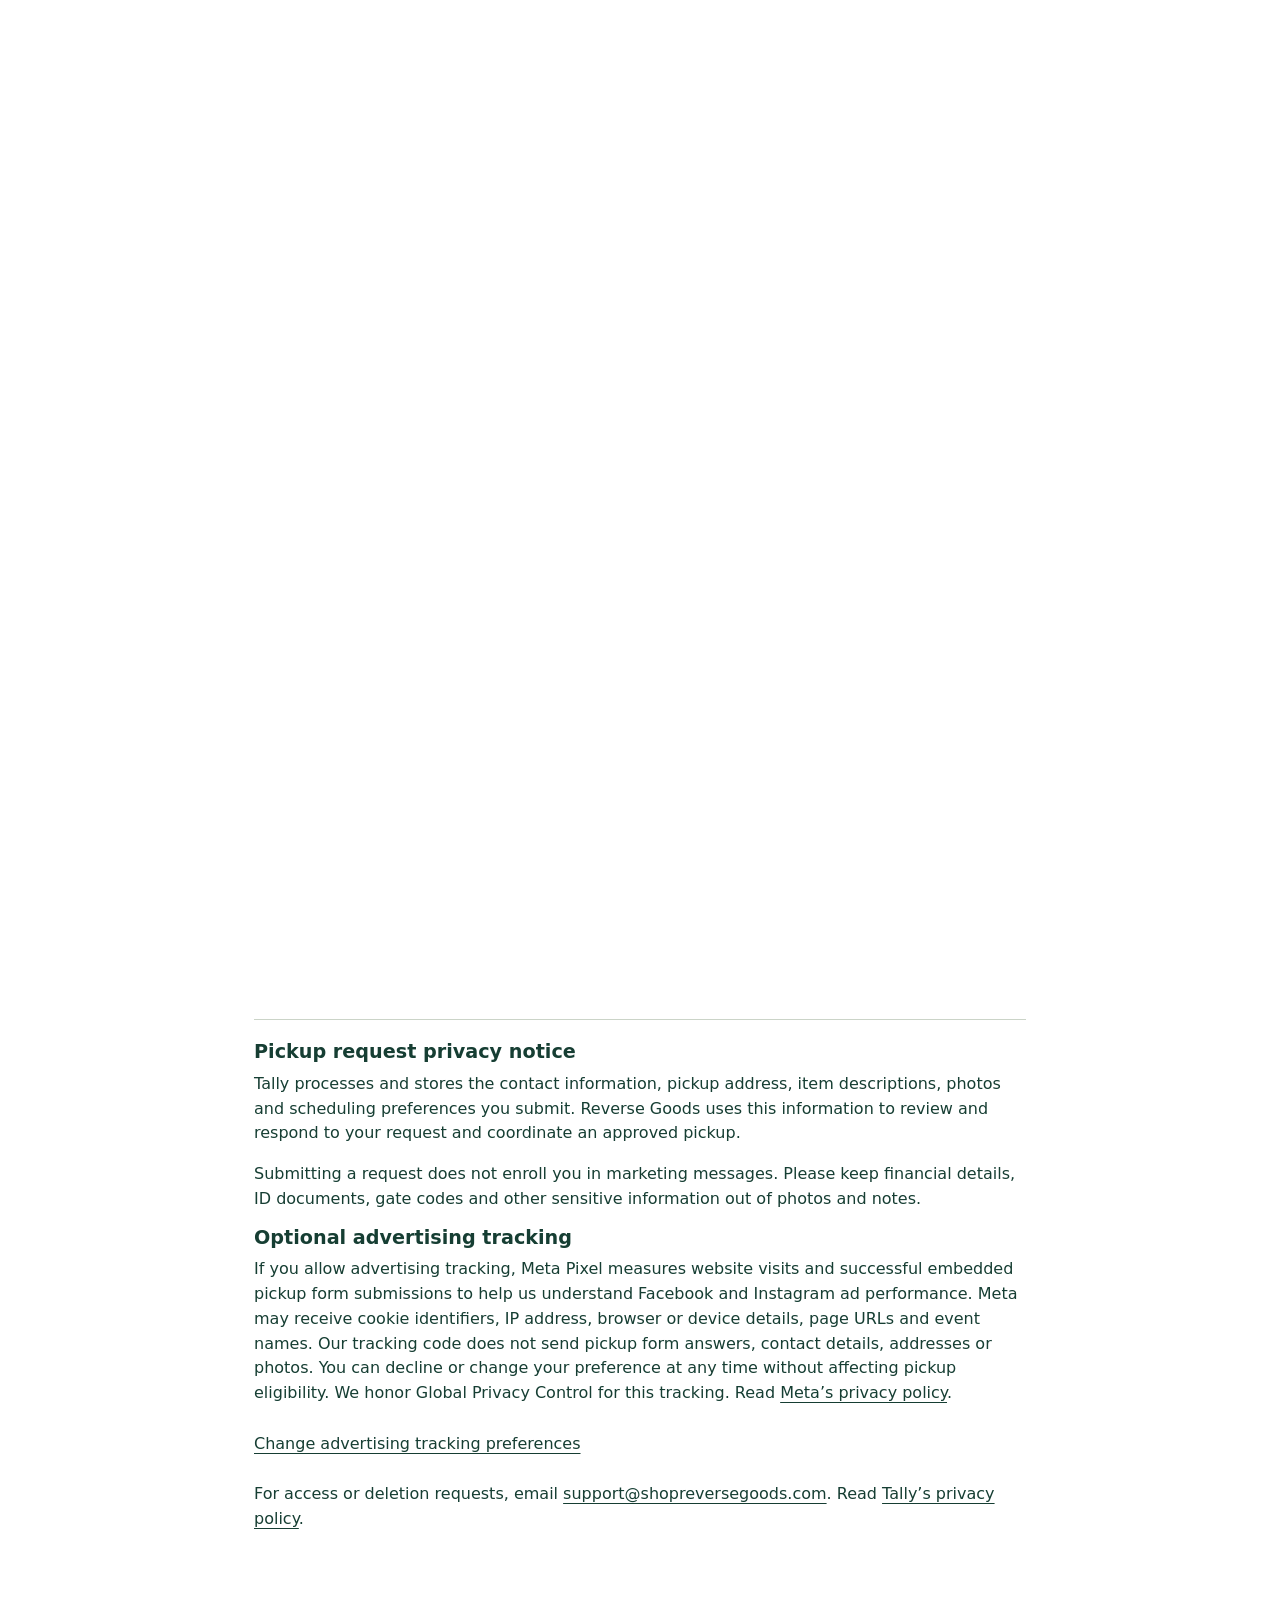
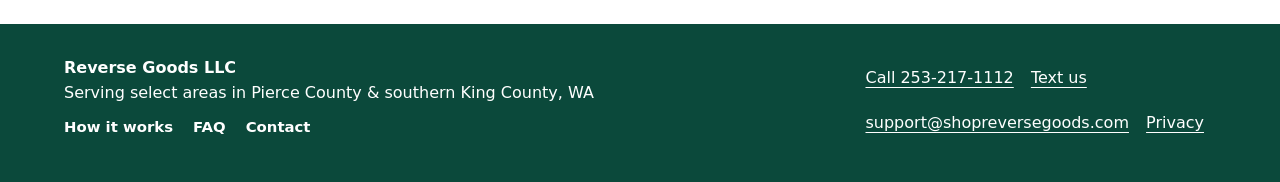
==== commit f0116ac2: "Add consent-gated Meta Pixel and Tally pickup lead tracking" ====
--- a/index.html
+++ b/index.html
@@ -33,6 +33,16 @@
       "areaServed": ["Select ZIP codes in Pierce County, Washington", "Select areas in southern King County, Washington, subject to route review"]
     }
   </script>
+  <style>
+    #rg-tracking-panel { background: #e9eee4; color: #163e33; border-bottom: 1px solid #cbd4c8; }
+    #rg-tracking-panel .wrap { padding-block: 14px; }
+    #rg-tracking-panel p { margin: 0 0 8px; max-width: 85ch; }
+    .rg-tracking-actions { display: flex; flex-wrap: wrap; gap: 8px; }
+    .rg-tracking-actions button, #rg-tracking-manage { font: inherit; cursor: pointer; min-height: 44px; }
+    .rg-tracking-actions button { padding: 8px 14px; border: 1px solid #0b493b; border-radius: 6px; background: #fff; color: #0b493b; font-weight: 600; }
+    #rg-tracking-manage { background: none; border: 0; padding: 0; color: inherit; text-decoration: underline; text-underline-offset: 4px; }
+    #rg-tracking-panel[hidden], #rg-tracking-allow[hidden] { display: none !important; }
+  </style>
 </head>
 <body>
   <a class="skip" href="#main">Skip to main content</a>
@@ -47,6 +57,16 @@
     </div>
   </header>
 
+  <aside id="rg-tracking-panel" aria-label="Optional advertising tracking" hidden>
+    <div class="wrap">
+      <p>We use optional Meta advertising cookies to measure website visits and completed pickup requests. Your choice does not affect free pickup access. <a href="#privacy">Privacy details</a>.</p>
+      <div class="rg-tracking-actions">
+        <button type="button" id="rg-tracking-allow">Allow advertising tracking</button>
+        <button type="button" id="rg-tracking-decline">Decline advertising tracking</button>
+      </div>
+    </div>
+  </aside>
+
   <main id="main" tabindex="-1">
     <section class="hero">
       <div class="wrap hero-content">
@@ -155,6 +175,9 @@
           <h3>Pickup request privacy notice</h3>
           <p>Tally processes and stores the contact information, pickup address, item descriptions, photos and scheduling preferences you submit. Reverse Goods uses this information to review and respond to your request and coordinate an approved pickup.</p>
           <p>Submitting a request does not enroll you in marketing messages. Please keep financial details, ID documents, gate codes and other sensitive information out of photos and notes.</p>
+          <h3>Optional advertising tracking</h3>
+          <p>If you allow advertising tracking, Meta Pixel measures website visits and successful embedded pickup form submissions to help us understand Facebook and Instagram ad performance. Meta may receive cookie identifiers, IP address, browser or device details, page URLs and event names. Our tracking code does not send pickup form answers, contact details, addresses or photos. You can decline or change your preference at any time without affecting pickup eligibility. We honor Global Privacy Control for this tracking. Read <a href="https://www.facebook.com/privacy/policy/">Meta’s privacy policy</a>.</p>
+          <p><button type="button" id="rg-tracking-manage">Change advertising tracking preferences</button></p>
           <p>For access or deletion requests, email <a href="mailto:support@shopreversegoods.com">support@shopreversegoods.com</a>. Read <a href="https://tally.so/help/privacy-policy">Tally’s privacy policy</a>.</p>
         </section>
       </div>
@@ -178,5 +201,98 @@
       </address>
     </div>
   </footer>
+  <script>
+    (function rgTracking(w,d) {
+  'use strict';
+  const pixelId = '1630478008556045';
+  const formId = 'RWx4Xv';
+  const key = 'rg-ad-tracking-v1';
+  const panel = d.getElementById('rg-tracking-panel');
+  const accept = d.getElementById('rg-tracking-allow');
+  const decline = d.getElementById('rg-tracking-decline');
+  const manage = d.getElementById('rg-tracking-manage');
+  const iframe = d.getElementById('pickupForm');
+  let choice = null, initialized = false, pageViewSent = false, countedUnknown = false;
+  const counted = new Set();
+  const gpc = w.navigator.globalPrivacyControl === true;
+  try { choice = w.localStorage.getItem(key); } catch (_) {}
+  if (choice !== 'allow' && choice !== 'decline') choice = null;
+  function enablePixel() {
+    if (gpc || choice !== 'allow') return;
+    if (!initialized) {
+      if (!w.fbq) {
+        const n = w.fbq = function () {
+          if (n.callMethod) n.callMethod.apply(n, arguments);
+          else n.queue.push(arguments);
+        };
+        if (!w._fbq) w._fbq = n;
+        n.push = n; n.loaded = true; n.version = '2.0'; n.queue = [];
+        const script = d.createElement('script');
+        script.async = true;
+        script.src = 'https://connect.facebook.net/en_US/fbevents.js';
+        w.fbq('set', 'autoConfig', false, pixelId);
+        w.fbq('consent', 'grant');
+        w.fbq('init', pixelId);
+        d.head.appendChild(script);
+      } else {
+        w.fbq('set', 'autoConfig', false, pixelId);
+        w.fbq('consent', 'grant');
+        w.fbq('init', pixelId);
+      }
+      initialized = true;
+    } else w.fbq('consent', 'grant');
+    if (!pageViewSent) {
+      w.fbq('trackSingle', pixelId, 'PageView');
+      pageViewSent = true;
+    }
+  }
+  function applyChoice(next) {
+    choice = gpc ? 'decline' : next;
+    try { w.localStorage.setItem(key, choice); } catch (_) {}
+    if (choice === 'allow') enablePixel();
+    else if (initialized && w.fbq) w.fbq('consent', 'revoke');
+    panel.hidden = true;
+  }
+  accept.addEventListener('click', function () { applyChoice('allow'); });
+  decline.addEventListener('click', function () { applyChoice('decline'); });
+  manage.addEventListener('click', function () {
+    panel.hidden = false;
+    panel.scrollIntoView({block:'nearest'});
+    (gpc ? decline : accept).focus();
+  });
+  if (gpc) {
+    accept.hidden = true;
+    choice = 'decline';
+  } else if (choice === 'allow') enablePixel();
+  panel.hidden = choice !== null;
+  w.addEventListener('storage', function (event) {
+    if (event.key !== key) return;
+    choice = gpc ? 'decline' : event.newValue;
+    if (choice === 'allow') enablePixel();
+    else if (initialized && w.fbq) w.fbq('consent', 'revoke');
+    panel.hidden = choice === 'allow' || choice === 'decline';
+  });
+  w.addEventListener('message', function (event) {
+    if (gpc || choice !== 'allow' || !initialized || !w.fbq) return;
+    if (event.origin !== 'https://tally.so' || event.source !== iframe.contentWindow) return;
+    let message = event.data;
+    if (typeof message === 'string') {
+      try { message = JSON.parse(message); } catch (_) { return; }
+    }
+    if (!message || message.event !== 'Tally.FormSubmitted') return;
+    const payload = message.payload;
+    if (!payload || typeof payload !== 'object' || payload.formId !== formId) return;
+    const id = payload.submissionId || payload.id;
+    if (typeof id === 'string' && id) {
+      if (counted.has(id)) return;
+      counted.add(id);
+    } else {
+      if (countedUnknown) return;
+      countedUnknown = true;
+    }
+    w.fbq('trackSingle', pixelId, 'Lead');
+  });
+})(window, document);
+  </script>
 </body>
 </html>
